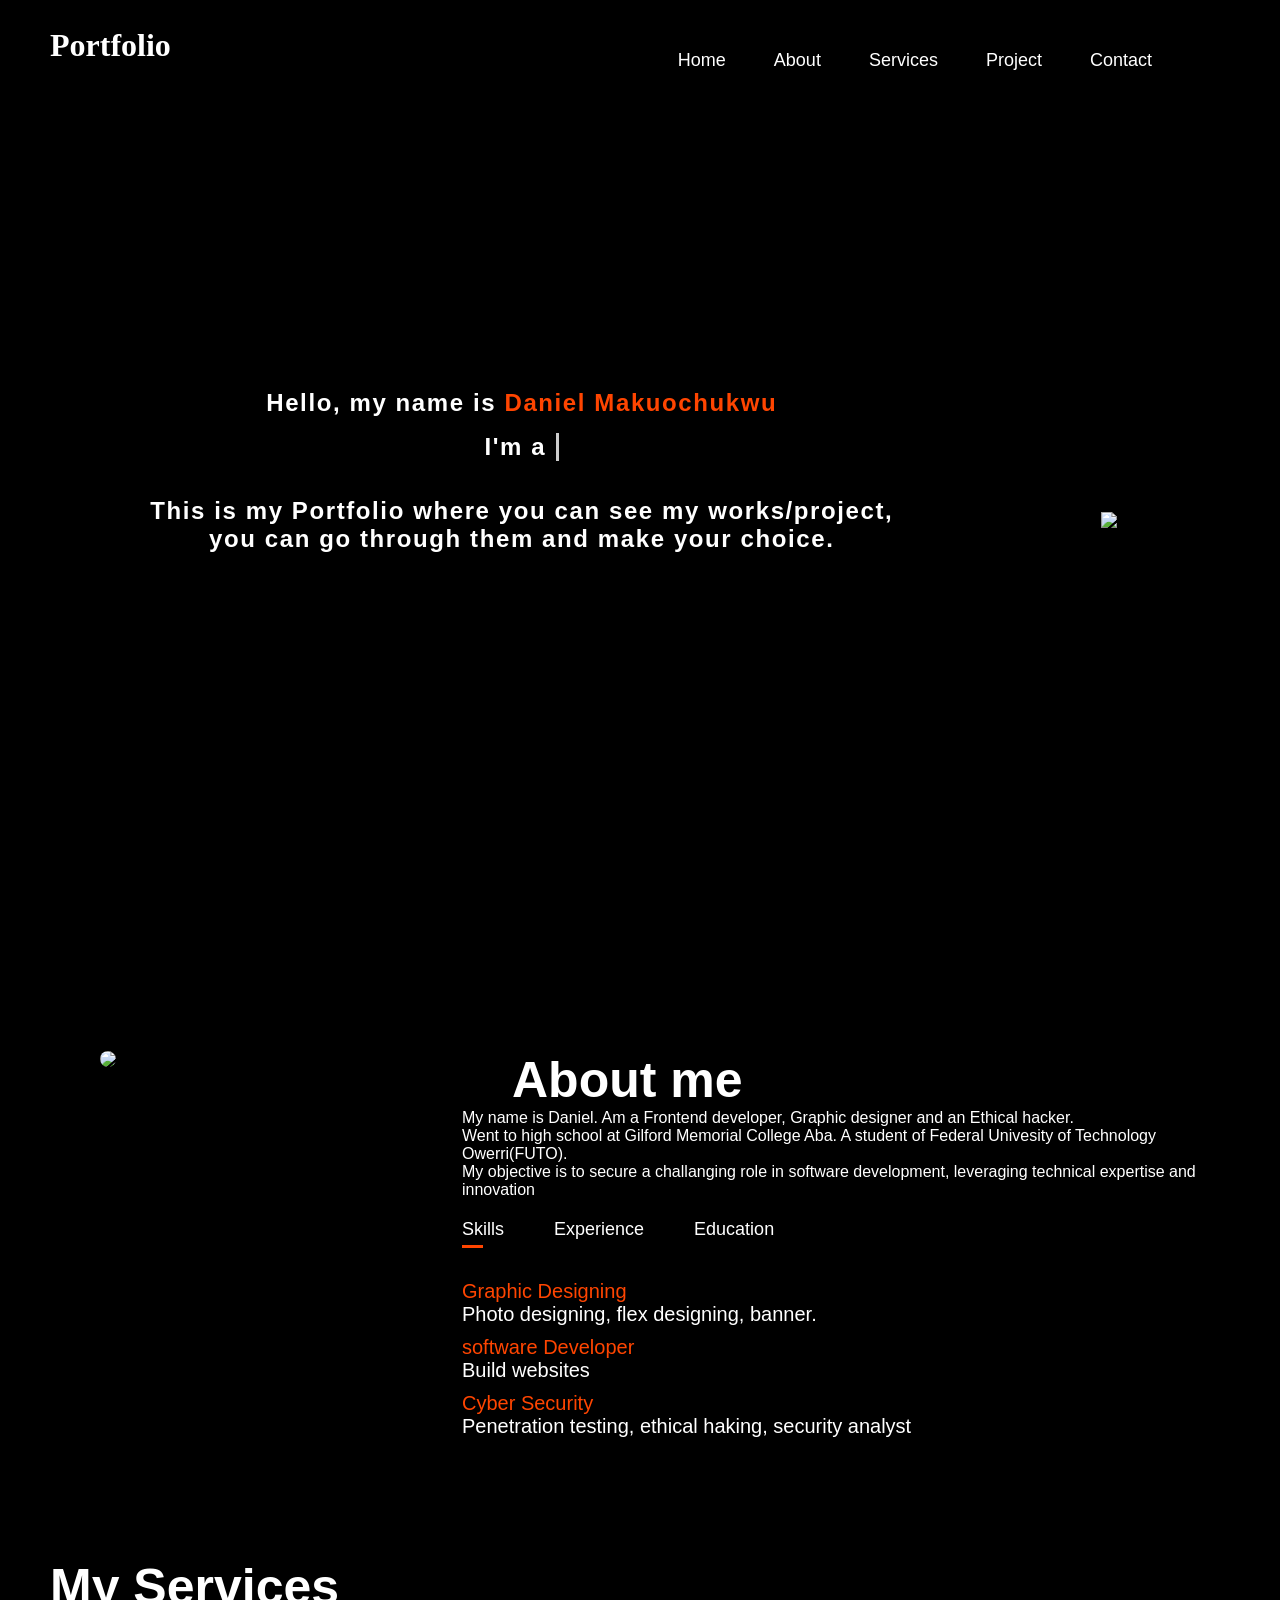
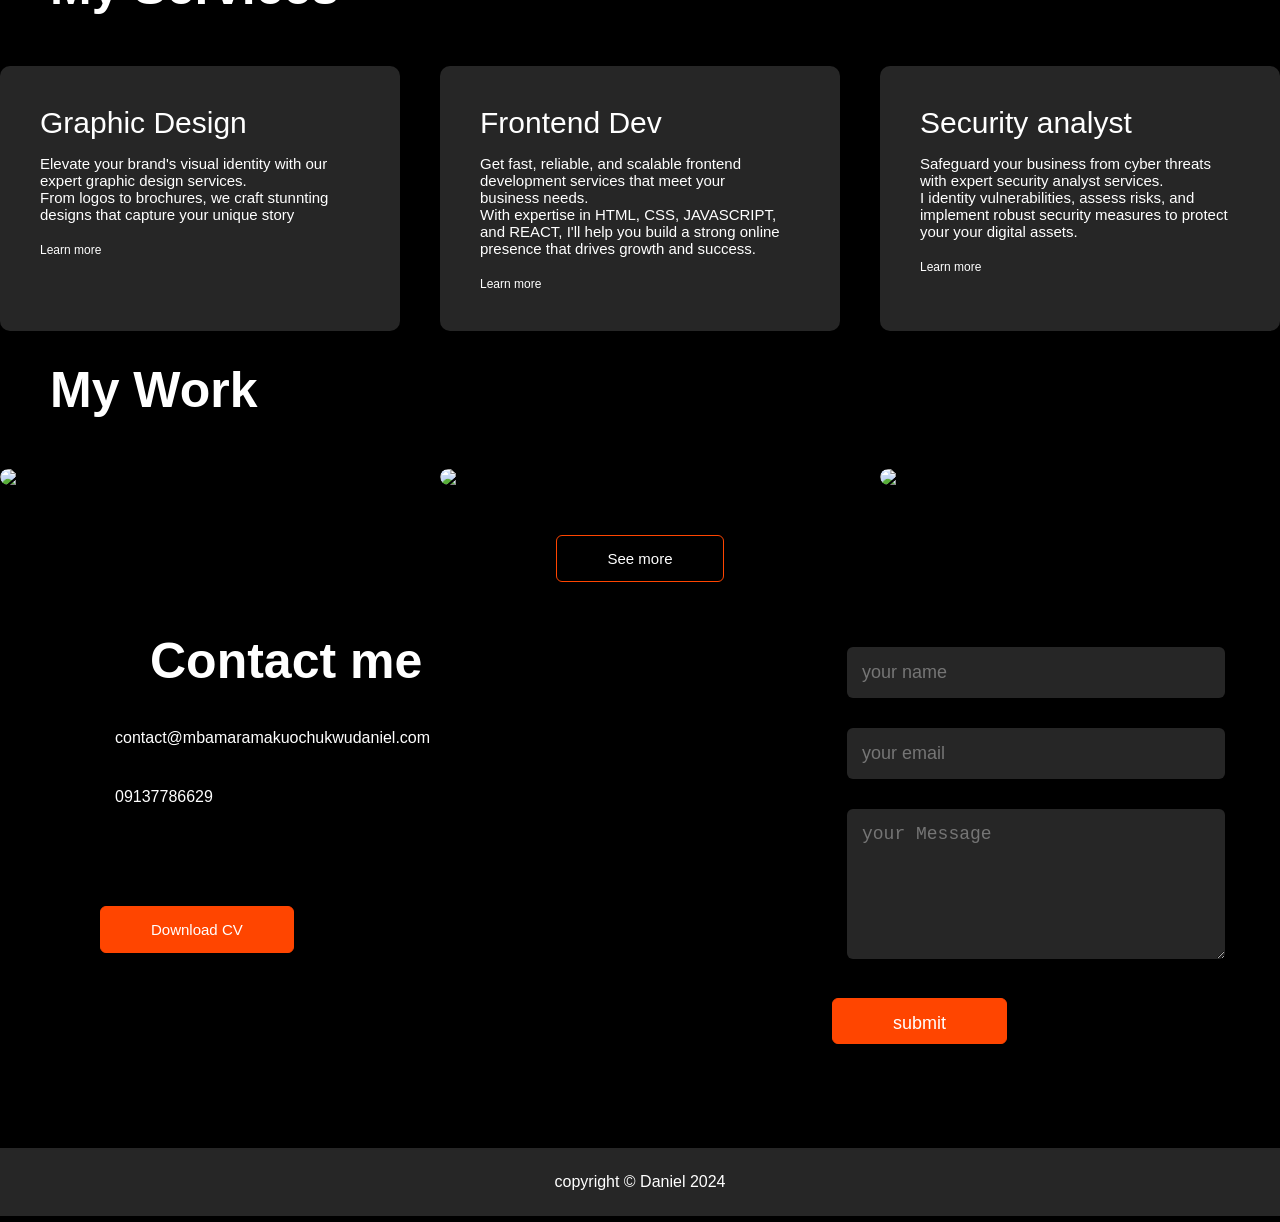
==== index.html @ ca339006 "Update index.html" ====
<!DOCTYPE html>
<html lang="en">
<head>
  <meta charset="UTF-8">
  <meta name="viewport" content="width=device-width, initial-scale=1.0">
  <title>Portfolio</title>
  <link rel="stylesheet" href="style.css">
  <script src="https://kit.fontawesome.com/56564b878b.js" crossorigin="anonymous"></script>
</head>
<body>
  <header>
  <h1>Portfolio</h1>
  <nav>
    <a href="#header">Home</a>
    <a href="#about">About</a>
    <a href="#services">Services</a>
    <a href="#Portfolio">Project</a>
    <a href="#contact">Contact</a>
    <i class="fa-solid fa-circle-xmark"></i>
    <i class="fa-solid fa-bars"></i>
  </nav>
</header>
<main class="container">
  <div class="up">
  <p class="name">Hello, my name is <span>Daniel Makuochukwu</span></p>
  <p class="skill">I'm a <span class="typed-text"></span><span class="cursor typing">&nbsp;</span></p>
  <p class="text">This is my Portfolio where you can see my works/project,<br>
  you can go through them and make your choice.</p>
</div>
<!-- <button>Resume</button> -->
<div>
  <img src="Google/flier.jpg" alt="pix" class="image">
</div>
</main>
<!-- ------------about--------- -->
<div id="about">
  <div class="container-2">
    <div class="row">
      <div class="about-col-1">
        <img src="Google/flier.jpg">
      </div>
        <div class="about-col-2">
          <h1 class="sub-title">About me</h1>
          <p>
            My name is Daniel. Am a Frontend developer, Graphic designer and an Ethical hacker. <br>
           Went to high school at Gilford Memorial College Aba. A student of  Federal Univesity of Technology Owerri(FUTO). <br>
           My objective is to secure a challanging role in software development, leveraging technical expertise and 
           innovation
          </p>

          <div class="tab-titles">
            <p class="tab-links active-link" onclick="opentab('daniel')">Skills</p>
            <p class="tab-links" onclick="opentab('experience')">Experience</p>
            <p class="tab-links" onclick="opentab('education')">Education</p>
          </div>
          <div class="tab-contents active-tab" id="daniel">
            <ul>
              <li><span>Graphic Designing</span><br>Photo designing, flex designing, banner.</li>
              <li><span>software Developer</span><br>Build websites</li>
              <li><span>Cyber Security</span><br>Penetration testing, ethical haking, security analyst</li>
            </ul>
          </div>
          <div class="tab-contents" id="experience">
            <p>I'm excited to apply for this role, and although I don't have direct experience,<br> I've 
              developed strong skills in (Graphic design, Frontend development and Security analyst) through 
              personal projects/volunteer work/online courses. <br> I'm eager to learn and grow with your 
              organization.</p>
          </div>
          <div class="tab-contents" id="education">
            <ul>
              <li>High school graduate</li>
              <li>Bachelor of science in computer science,<br> Federal Univesity of Owerri(FUTO).</li>
              <!-- <li></li> -->
            </ul>
          </div>
        </div>
    </div>
  </div>
</div>
<!-- -----------services------- -->
 <div id="services">
  <div class="container-3">
    <h1 class="sub-title">My Services</h1>
    <div class="services-list">
      <div>
        <i class="fa-solid fa-crop"></i>
        <h2>Graphic Design</h2>
        <p>Elevate your brand's visual identity with our expert graphic design services. <br>
        From logos to brochures, we craft stunnting designs that capture your unique story </p>
          <a href="#">Learn more</a>
      </div>
      <div>
        <i class="fa-solid fa-code"></i>
        <h2>Frontend Dev</h2>
        <p>Get fast, reliable, and scalable frontend development services that meet your business&nbsp;needs. <br>
        With expertise in HTML, CSS, JAVASCRIPT, and REACT, I'll help you build a strong online presence
      that drives growth and success.</p>
          <a href="#">Learn more</a>
      </div>
      <div>
        <i class="fa-brands fa-hackerrank"></i>
        <h2>Security analyst</h2>
        <p>Safeguard your business from cyber threats with expert security analyst services. <br>
        I identity vulnerabilities, assess risks, and implement robust security measures to protect your
      your digital assets.</p>
          <a href="#">Learn more</a>
      </div>
    </div>
  </div>
 </div>
 <!-- -------portfolio------ -->
 <div id="Portfolio">
  <div class="container-4">
    <h1 class="sub-title">My Work</h1>
    <div class="work-list">
      <div class="work">
      <img src="Google/flier.jpg">
      <div class="layer">
        <h3>Developers Hub</h3>
        <p>Lorem ipsum dolor sit amet consectetur adipisicing elit. 
          Atque a dignissimos, minima nobis doloribus, 
          rem tempore similique vel repellat soluta illum voluptate minus, 
          cumque voluptatem vitae aut voluptas autem sunt?</p>
          <a href="#"><i class="fa-solid fa-arrow-up-right-from-square"></i></a>
      </div>
    </div>
    <div class="work">
      <img src="Google/flier.jpg">
      <div class="layer">
        <h3>Developers Hub</h3>
        <p>Lorem ipsum dolor sit amet consectetur adipisicing elit. 
          Atque a dignissimos, minima nobis doloribus, 
          rem tempore similique vel repellat soluta illum voluptate minus, 
          cumque voluptatem vitae aut voluptas autem sunt?</p>
          <a href="#"><i class="fa-solid fa-arrow-up-right-from-square"></i></a>
      </div>
    </div>
    <div class="work">
      <img src="Google/flier.jpg">
      <div class="layer">
        <h3>Developers Hub</h3>
        <p>Lorem ipsum dolor sit amet consectetur adipisicing elit. 
          Atque a dignissimos, minima nobis doloribus, 
          rem tempore similique vel repellat soluta illum voluptate minus, 
          cumque voluptatem vitae aut voluptas autem sunt?</p>
          <a href="#"><i class="fa-solid fa-arrow-up-right-from-square"></i></a>
      </div>
    </div>
    </div>
    <a href="#" class="btn">See more</a>
  </div>
 </div>

 <!-- ----------content--------- -->
<div id="contact">
  <div class="container-2">
    <div class="row">
      <div class="contact-left">
        <h1 class="sub-title">Contact me</h1>
        <p><i class="fa-solid fa-paper-plane"></i>contact@mbamaramakuochukwudaniel.com</p>
        <p><i class="fa-solid fa-phone"></i>09137786629</p>
        <div class="social-icons">
          <a href="#"><i class="fa-brands fa-facebook"></i></a>
          <a href="#"><i class="fa-brands fa-twitter"></i></a>
          <a href="#"><i class="fa-brands fa-linkedin"></i></a>
          <a href="#"><i class="fa-brands fa-instagram-square"></i></a>
        </div>
        <a href="#"  class="btn btn2">Download CV</a>
      </div>
      <div class="contact-right">
        <form name="submit-to-google-sheet">
          <input type="text" name="Name" placeholder="your name" required>
          <input type="email" name="Email" placeholder="your email" required>
          <textarea name="Message" rows="6" placeholder="your Message"></textarea>
          <button type="submit" class="btn btn2">submit</button>
        </form>
        <span id="msg"></span>
      </div>
    </div>
  </div>
  <div class="copyright">
    <p>copyright &copy; Daniel 2024</p>
  </div>
</div>
  <script>
    
    var tablinks = document.getElementsByClassName("tab-links");
var tabcontents = document.getElementsByClassName("tab-contents");

function opentab(tabname){
  for(tablink of tablinks){
    tablink.classList.remove("active-link");
  }
  for(tabcontent of tabcontents){
    tabcontent.classList.remove("active-tab");
  }
  event.currentTarget.classList.add("active-link");
  document.getElementById(tabname).classList.add("active-tab");

}
  </script>

<script>
  const scriptURL = 'https://script.google.com/macros/s/AKfycbyhwrN-CTL1WUqkjrgILH-d9utYh4PHPuwzogXrSSB7REkamjtDRNdmuRthdF2dA7E0Rg/exec'
  const form = document.forms['submit-to-google-sheet']
  const msg = document.getElementById("msg")

  form.addEventListener('submit', e => {
    e.preventDefault()
    fetch(scriptURL, { method: 'POST', body: new FormData(form)})
      .then(response => {
        msg.innerHTML ="Message sent successfully!"
        setTimeout(function () {
          msg.innerHTML =""
        },5000)
        form.reset()
      })
      .catch(error => console.error('Error!', error.message))
  })
</script>

<script>
const typedTextSpan = document.querySelector(".typed-text");

  const textArray = ["Graphic designer","Frontend developer","Security analyst"]
  const typingDelay = 200;
  const erasingDelay = 100;
  const newTextDelay = 2000;
  let textArrayIndex = 0;
  let charIndex = 0;

  function type() {
    if(charIndex < textArray[textArrayIndex].length){
      typedTextSpan,textContent += textArray[textArrayIndex].charAt(charIndex);
      charIndex++;
      setTimeout(type, typingDelay);
    }
    else{
      setTimeout(erase, newTextDelay);
    }
  }

  function erase() {
    if (charIndex > 0) {
      typedTextSpan.textContent = textArray[textArrayIndex].substring(0,charIndex-1);
      charIndex--;
      setTimeout(erase, erasingDelay);
    }
    else{
      textArrayIndex++;
      if(textArrayIndex>=textArray.length) textArrayIndex=0;
      setTimeout(type, typingDelay + 1100);
    }
  }

  document.addEventListener("DOMContentLoaded", function() {
   setTimeout(type, newTextDelay + 250); 
  });
</script>
</body>
</html>
---- style.css ----
*{
  margin: 0;
  padding: 0;
  box-sizing: border-box;
}
html{
  scroll-behavior: smooth;
}
body{
  background-color: black;
}
header{
  display: flex;
  align-items: center;
  justify-content: space-between;
  padding-top: 20px;
}
h1{
  color: white;
  padding-left: 50px;
}
header nav a{
  text-decoration: none;
  color: white;
  font-size: 18px;
  font-weight: 300;
  font-family: Arial, Helvetica, sans-serif;
}
nav{
  display: flex;
  gap: 3em;
  margin-right: 10%;
  margin-top: 30px;
}
.name{
  color: white;
  font-family: Arial, Helvetica, sans-serif;
  font-size: 30px;
  font-weight: 200;
  text-align: left;
}
.text{
  color: white;
  font-family: Arial, Helvetica, sans-serif;
  font-size: 20px;
  font-weight: 200;
  text-align: left;
  margin-top: 20px;
}
.container{
  height: 100vh;
  display: flex;
  justify-content: center;
  align-items: center;
}
.container p{
  font-size: 1.5rem;
  font-weight: bold;
  letter-spacing: 0.1rem;
  text-align: center;
  padding: 0.5rem;
}
.typed-text{
  color: orangered;
  font-family: sans-serif, 'montserrat';
}
.cursor{
  display: inline-block;
  width: 3px;
  background-color: #ccc;
  margin-left: 0.1rem;
  animation: blink 1s infinite;
}
.cursor.typing{
  animation: none;
}
p{
  color: #fff;
  /* font-family: Arial, Helvetica, sans-serif; */
  font-family:Arial, Helvetica, sans-serif ;
  font-weight: 300;
}
span{
  color: orangered;
}
.image{
  height: 300px;
  margin-left: 200px;
}
.up{
  margin-bottom: 100px;
}
button{
  background-color: orangered;
  color: white;
  font-family: sans-serif;
  height: 35px;
  width: 100px;
  border-radius: 20px;
  border-style: none;
  padding: 10px;
  margin-top: 200px;
  position: absolute;
  margin-right: 400px;
}
/* -----------about------- */
#about{
  padding: 80px 0;
  color: white;
}
.row{
  display: flex;
  justify-content: space-between;
  flex-wrap: wrap;
}
.about-col-1{
  flex-basis: 35%;
}
.about-col-1 img{
  width: 70%;
  border-radius: 15px;
  margin-left: 100px;
}
.about-col-2{
  flex-basis: 60%;
  margin-right: 50px;
}
.sub-title{
  font-size: 50px;
  font-weight: 600;
  color: #fff;
  font-family: Arial, Helvetica, sans-serif;
}
.tab-titles{
  display: flex;
  margin: 20px 0 40px;
}
.tab-links{
  margin-right: 50px;
  font-size: 18px;
  font-weight: 500;
  cursor: pointer;
  position: relative;
}
.tab-links::after{
  content:'';
  width: 0;
  height: 3px;
  background: orangered;
  position: absolute;
  left: 0;
  bottom: -8px;
  transition: 0.5s;
}
.tab-links.active-link::after{
  width: 50%;
}
.tab-contents ul li{
  list-style: none;
  margin: 10px 0;
}
.tab-contents{
  display: none;
}
.tab-contents.active-tab{
  display: block;
}
.tab-contents ul li{
  font-size: 20px;
  font-family: arial;
}
/* --------service--------- */
#services{
  padding: 30px 0;
  font-family: arial;
}
.services-list{
  display: grid;
  grid-template-columns: repeat(auto-fit, minmax(250px,1fr));
  grid-gap: 40px;
  margin-top: 50px;
}
.services-list div{
  background: #262626;
  padding:  40px;
  font-size: 15px;
  font-weight: 300;
  border-radius: 10px;
  color: #fff;
  transition:0.5s, tranform 0.5s;
  font-family: arial;
}
.services-list div i{
  font-size: 50px;
  margin-bottom: 30px;
  color: #fff;
}
.services-list div h2{
  font-size: 30px;
  font-weight: 500;
  margin-bottom: 15px;
}
.services-list div a{
  text-decoration: none;
  color: #fff;
  font-size: 12px;
  margin-top: 20px;
  display: inline-flex;
}
.services-list div:hover{
  background: orange;
  transform: translatey(-10px);
}
/* ------------portfolio---------- */
#portfolio{
  padding: 50px 0;
}
.work-list{
  display: grid;
  grid-template-columns: repeat(auto-fit, minmax(250px, 1fr));
  grid-gap: 40px;
  margin-top: 50px;
}
.work{
  border-radius: 10px;
  position: relative;
  overflow: hidden;
}
.work img{
  width: 100%;
  border-radius: 10px;
  display: block;
  transition: transform 0.5s;
}
.layer{
  width: 100%;
  height: 0;
  background: linear-gradient(rgba(0,0,0,0.6), orangered);
  border-radius: 10px;
  position: absolute;
  left: 0;
  bottom: 0;
  overflow: hidden;
  display: flex;
  align-items: center;
  justify-content: center;
  flex-direction: column;
  padding: 0 40px;
  text-align: center;
  font-size: 14px;
  transition: height 0.5s;
}
.layer h3{
  font-weight:500 ;
  margin-bottom: 20px;
}
.layer a {
  margin-top: 20px;
  color: orange;
  text-decoration: none;
  font-size: 20px;
  line-height: 60px;
  background:#fff;
  width: 60px;
  height: 60px;
  border-radius: 50%;
  text-align: center;
}
.work:hover img{
  transform: scale(1.1);
}
.work:hover .layer{
  height: 100%;
}
/* .layer a i{
  font-size: 50px;
  color: #fff;
} */
.work .layer h3{
  color: #fff;
  font-weight: 500;
  font-size: 18px;
  font-family: Arial, Helvetica, sans-serif;
}
.btn{
  display: block;
  margin: 50px auto;
  width: fit-content;
  border: 1px solid orangered;
  padding: 14px 50px;
  border-radius: 6px;
  text-decoration: none;
  color: #fff;
  transition:  0.5s;
  font-family: Arial, Helvetica, sans-serif;
  font-size: 15px;
}
.btn:hover{
  background: orangered;
}

/* -------contact--------- */
#contact{
  /* padding-left: 100px;
  padding-right: 50px; */
}
.contact-right{
  flex-basis: 35%;
  padding-right: 70px;
}
.contact-left p{
  margin-top: 30px;
}
.contact-left{
  padding-left: 100px;
}
.contact-left p i{
  color: orangered;
  margin-right: 15px;
  font-size: 25px;
}
.social-icons{
  margin-top: 30px;
}
.social-icons a{
  text-decoration: none;
  font-size: 30px;
  margin-right: 30px;
  color: #ababab;
  display: inline-block;
  transition: 0.5s;
}
.social-icons a:hover{
  color: orangered;
  transform: translateY(-5px);
}
.btn.btn2{
  display: inline-block;
  background: orangered;
  font-family: Arial, Helvetica, sans-serif;
}
.contact-right form{
  width: 100%;
}
form input,form textarea{
  width: 100%;
  border: 0;
  outline: none;
  background: #262626;
  padding: 15px;
  margin: 15px;
  color: #fff;
  font-size: 18px;
  border-radius: 6px;
}
form .btn2{
  padding: 14px 60px;
  font-size: 18px;
  margin-top: 20px;
  cursor: pointer;
  padding-bottom: 30px;
  /* padding-left: 20px; */
}
.copyright{
  width: 100%;
  text-align: center;
  padding: 25px 0;
  background: #262626;
  font-weight: 300;
  margin-top: 70px;
}
/* ---------css for small screen--------- */
nav .fa-solid{
  display: none;
  color: #fff;
}
@media only screen and (max-width:600px){
  .image{
    background-image: url(Google/man-working-project-medium-shot.jpg);
  }
  nav .fa-solid{
    display: block;
    font-size: 25px;
  }
  nav{
    background: orangered;
    position: fixed;
    top: 0;
    right: 0;
    width: 200px;
    height: 100vh;
    padding-top: 50px;
  }
  header nav a{
    display: block;
    margin: 25px;
  }
  .sub-title{
    font-size: 40px;
  }
  .about-col-1, .about-col-2{
    flex-basis: 100%;
  }
  .about-col-2{
    font-size: 14px;
  }
  .tab-links{
    font-size: 16px;
    margin-right: 20px;
  }
  .contact-left, .contact-right{
    flex-basis: 100%;
  }
  .contact-right{
    font-size: 40px;
  }
}
#msg{
  color: #61b752;
  margin-top: 100px;
  display: block;
  margin-right: 100px;
}
@keyframes blink{
  0%{background-color:#ccc;}
  49%{background-color: #ccc;}
  50%{background-color: transparent;}
  99%{background-color: transparent;}
  100%{background-color: #ccc;}
}
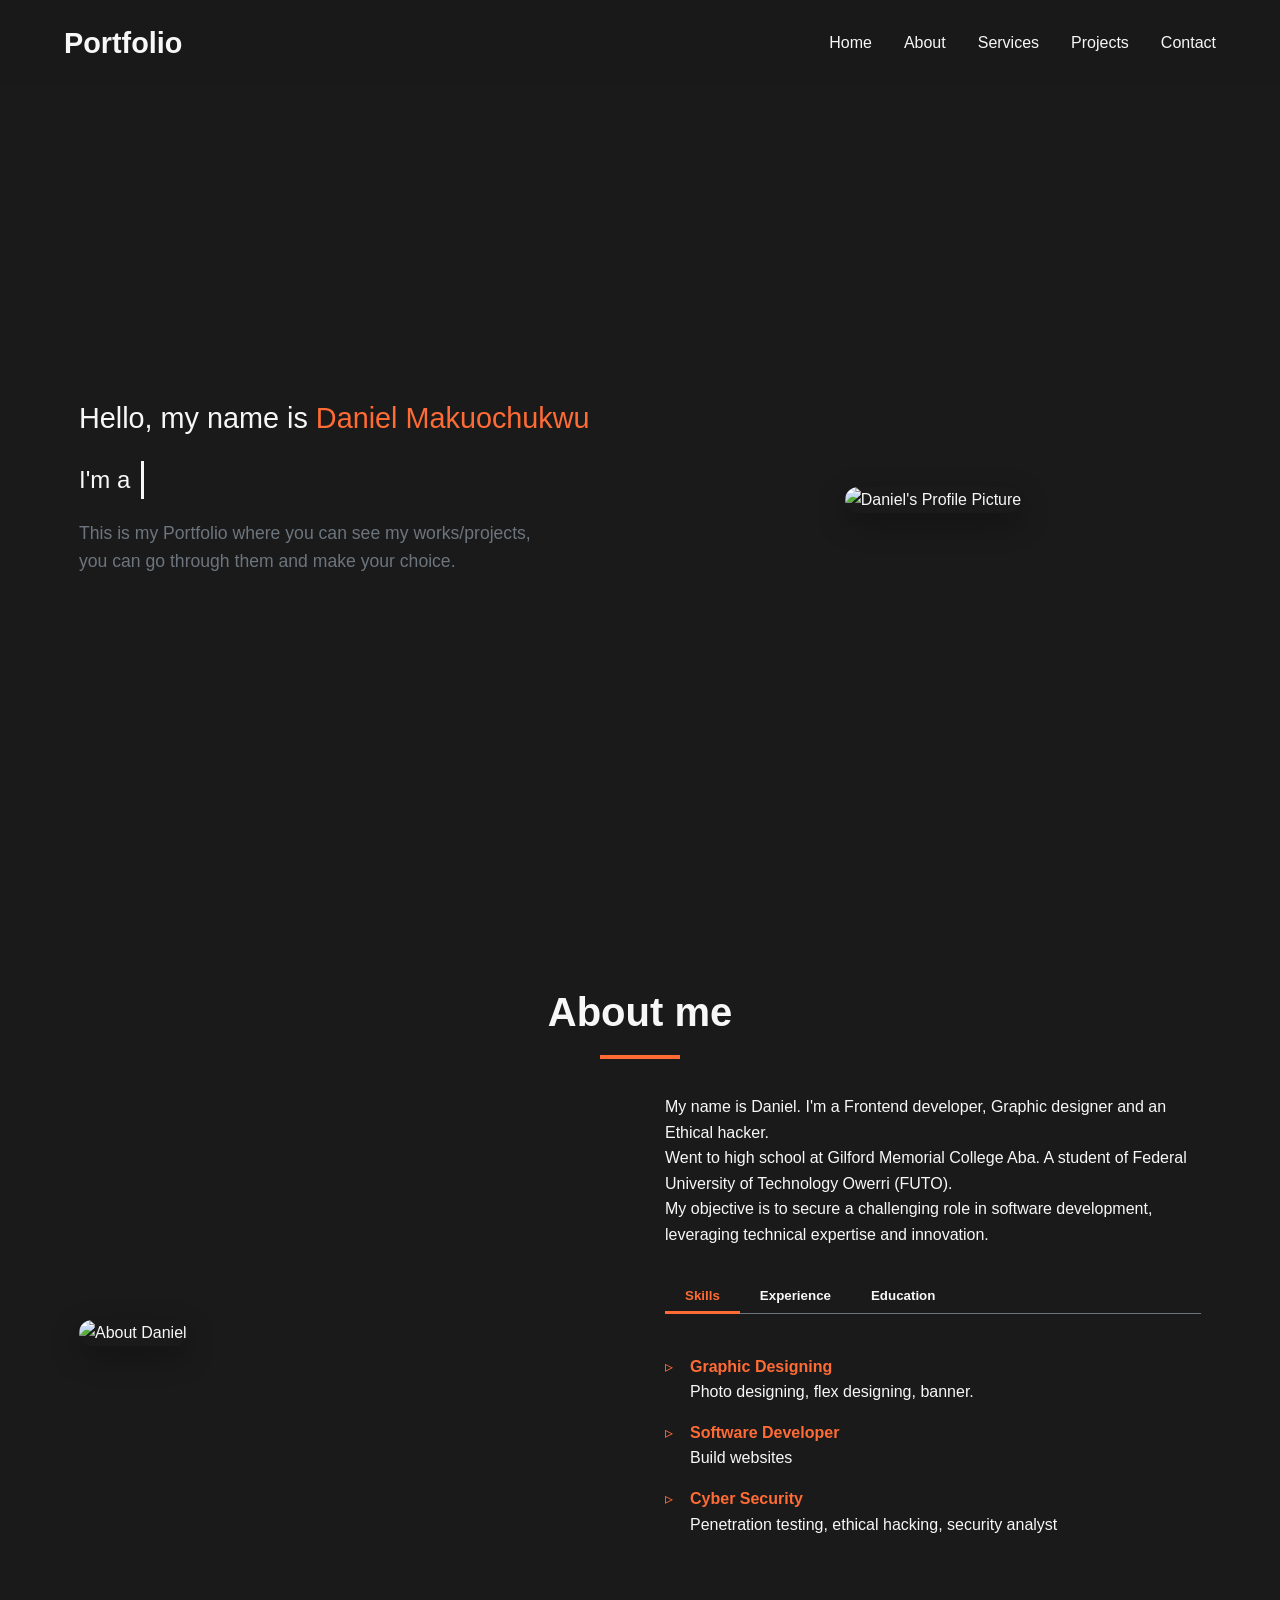
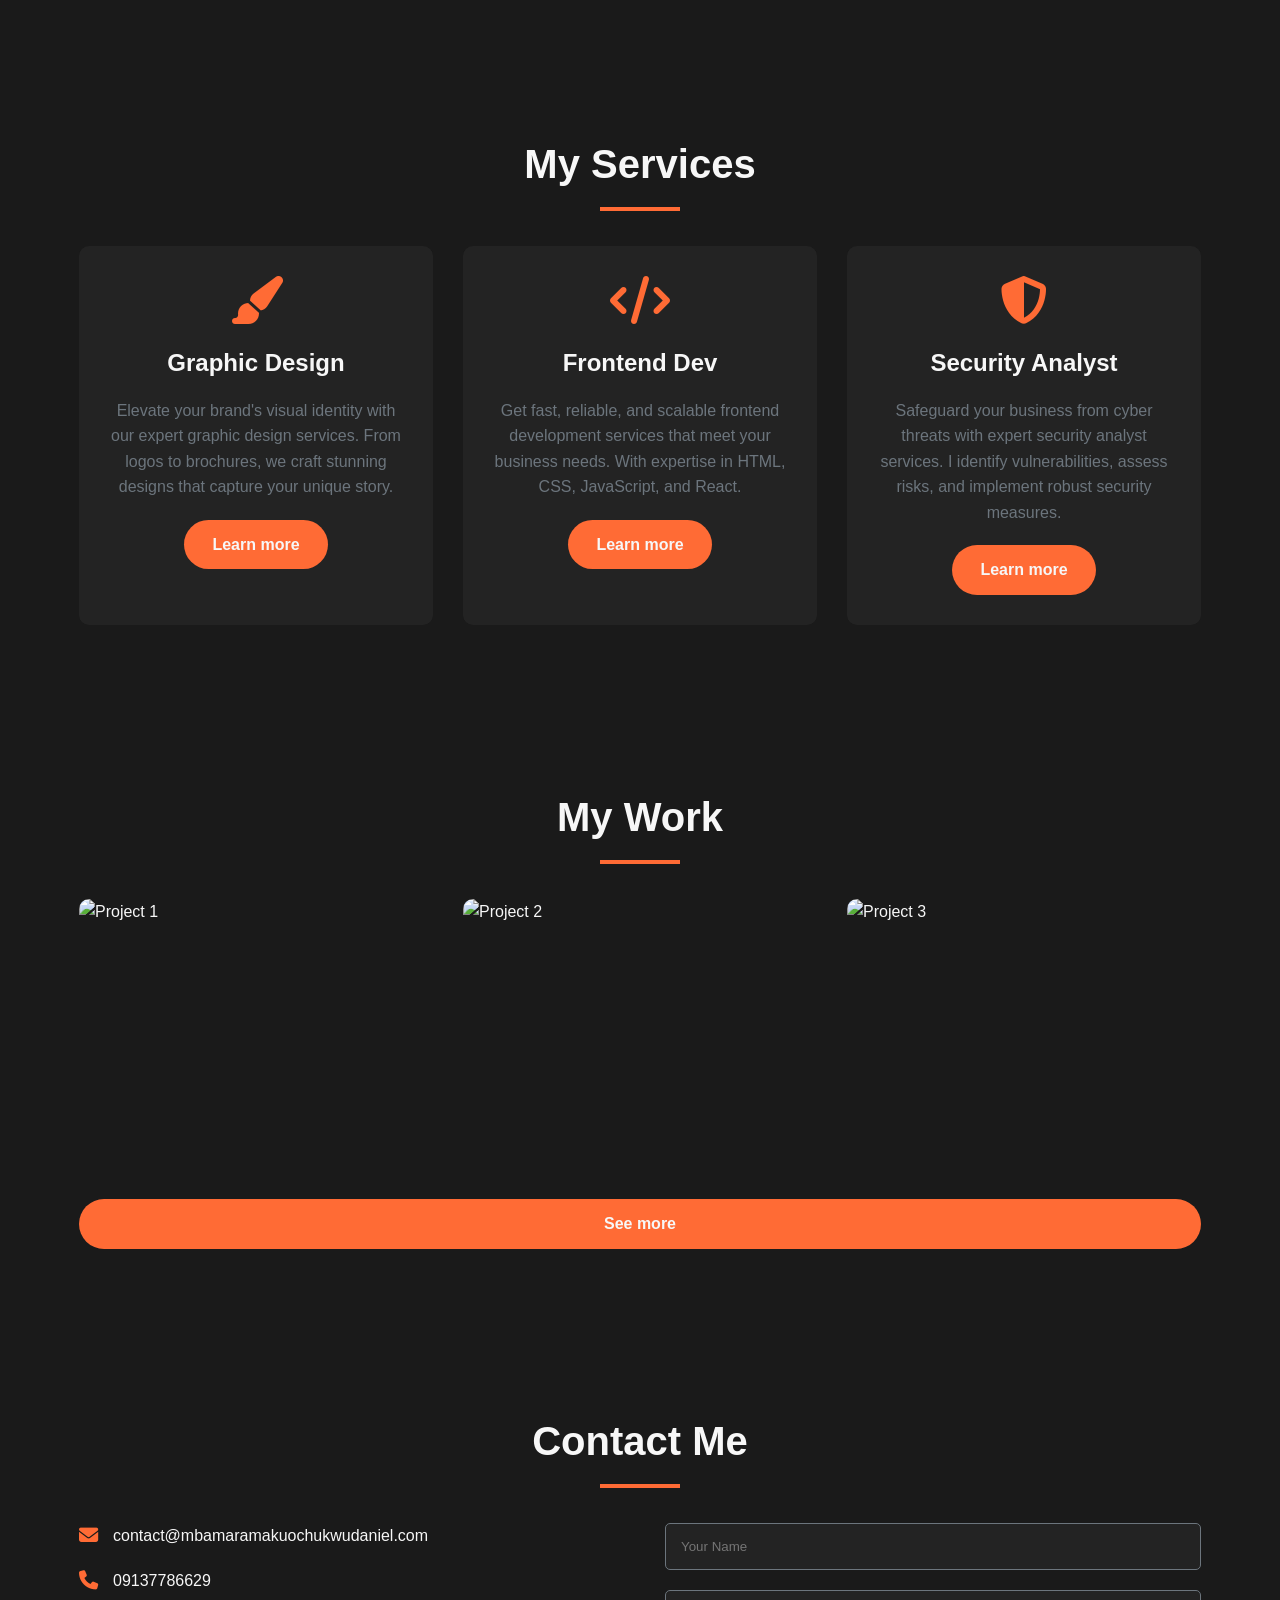
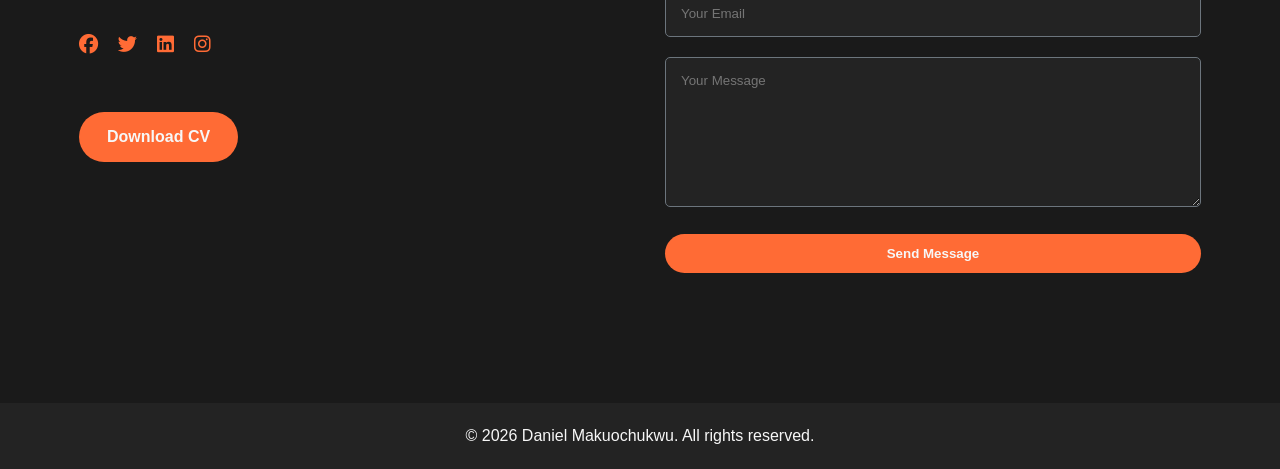
==== commit f540a5bf: "Add files via upload" ====
--- a/index.html
+++ b/index.html
@@ -3,259 +3,176 @@
 <head>
   <meta charset="UTF-8">
   <meta name="viewport" content="width=device-width, initial-scale=1.0">
-  <title>Portfolio</title>
+  <title>Daniel's Portfolio</title>
   <link rel="stylesheet" href="style.css">
-  <script src="https://kit.fontawesome.com/56564b878b.js" crossorigin="anonymous"></script>
+  <link rel="stylesheet" href="https://cdnjs.cloudflare.com/ajax/libs/font-awesome/6.4.0/css/all.min.css">
 </head>
 <body>
   <header>
-  <h1>Portfolio</h1>
-  <nav>
-    <a href="#header">Home</a>
-    <a href="#about">About</a>
-    <a href="#services">Services</a>
-    <a href="#Portfolio">Project</a>
-    <a href="#contact">Contact</a>
-    <i class="fa-solid fa-circle-xmark"></i>
-    <i class="fa-solid fa-bars"></i>
-  </nav>
-</header>
-<main class="container">
-  <div class="up">
-  <p class="name">Hello, my name is <span>Daniel Makuochukwu</span></p>
-  <p class="skill">I'm a <span class="typed-text"></span><span class="cursor typing">&nbsp;</span></p>
-  <p class="text">This is my Portfolio where you can see my works/project,<br>
-  you can go through them and make your choice.</p>
-</div>
-<!-- <button>Resume</button> -->
-<div>
-  <img src="Google/flier.jpg" alt="pix" class="image">
-</div>
-</main>
-<!-- ------------about--------- -->
-<div id="about">
-  <div class="container-2">
-    <div class="row">
-      <div class="about-col-1">
-        <img src="Google/flier.jpg">
-      </div>
-        <div class="about-col-2">
-          <h1 class="sub-title">About me</h1>
+    <!-- <div class="logo">
+      <img src="images/logo.png" alt="Daniel's logo"> -->
+    <h1>Portfolio</h1>
+    <!-- </div> -->
+    <nav id="nav">
+      <a href="#home">Home</a>
+      <a href="#about">About</a>
+      <a href="#services">Services</a>
+      <a href="#portfolio">Projects</a>
+      <a href="#contact">Contact</a>
+      <div class="nav-close" id="nav-close"><i class="fas fa-times"></i></div>
+    </nav>
+    <div class="nav-toggle" id="nav-toggle"><i class="fas fa-bars"></i></div>
+  </header>
+
+  <main id="home" class="hero container">
+    <div class="hero-content">
+      <p class="name">Hello, my name is <span>Daniel Makuochukwu</span></p>
+      <p class="skill">I'm a <span class="typed-text"></span><span class="cursor">&nbsp;</span></p>
+      <p class="text">This is my Portfolio where you can see my works/projects,<br>
+      you can go through them and make your choice.</p>
+    </div>
+    <div class="hero-image">
+      <img src="images/Screenshot_20250806-095125_2.png" alt="Daniel's Profile Picture">
+    </div>
+  </main>
+
+  <!-- About Section -->
+  <section id="about" class="section">
+    <div class="container">
+      <h2 class="section-title">About me</h2>
+      <div class="about-content">
+        <div class="about-image">
+          <img src="images/Screenshot_20250806-095130_2.png" alt="About Daniel">
+        </div>
+        <div class="about-text">
           <p>
-            My name is Daniel. Am a Frontend developer, Graphic designer and an Ethical hacker. <br>
-           Went to high school at Gilford Memorial College Aba. A student of  Federal Univesity of Technology Owerri(FUTO). <br>
-           My objective is to secure a challanging role in software development, leveraging technical expertise and 
-           innovation
+            My name is Daniel. I'm a Frontend developer, Graphic designer and an Ethical hacker. <br>
+            Went to high school at Gilford Memorial College Aba. A student of Federal University of Technology Owerri (FUTO). <br>
+            My objective is to secure a challenging role in software development, leveraging technical expertise and innovation.
           </p>
 
-          <div class="tab-titles">
-            <p class="tab-links active-link" onclick="opentab('daniel')">Skills</p>
-            <p class="tab-links" onclick="opentab('experience')">Experience</p>
-            <p class="tab-links" onclick="opentab('education')">Education</p>
-          </div>
-          <div class="tab-contents active-tab" id="daniel">
-            <ul>
-              <li><span>Graphic Designing</span><br>Photo designing, flex designing, banner.</li>
-              <li><span>software Developer</span><br>Build websites</li>
-              <li><span>Cyber Security</span><br>Penetration testing, ethical haking, security analyst</li>
-            </ul>
-          </div>
-          <div class="tab-contents" id="experience">
-            <p>I'm excited to apply for this role, and although I don't have direct experience,<br> I've 
-              developed strong skills in (Graphic design, Frontend development and Security analyst) through 
-              personal projects/volunteer work/online courses. <br> I'm eager to learn and grow with your 
-              organization.</p>
-          </div>
-          <div class="tab-contents" id="education">
-            <ul>
-              <li>High school graduate</li>
-              <li>Bachelor of science in computer science,<br> Federal Univesity of Owerri(FUTO).</li>
-              <!-- <li></li> -->
-            </ul>
+          <div class="tab-container">
+            <div class="tab-buttons">
+              <button class="tab-btn active" data-tab="skills">Skills</button>
+              <button class="tab-btn" data-tab="experience">Experience</button>
+              <button class="tab-btn" data-tab="education">Education</button>
+            </div>
+            <div class="tab-content active" id="skills">
+              <ul>
+                <li><span>Graphic Designing</span><br>Photo designing, flex designing, banner.</li>
+                <li><span>Software Developer</span><br>Build websites</li>
+                <li><span>Cyber Security</span><br>Penetration testing, ethical hacking, security analyst</li>
+              </ul>
+            </div>
+            <div class="tab-content" id="experience">
+              <p>I'm excited to apply for this role, and although I don't have direct experience, I've 
+                developed strong skills in (Graphic design, Frontend development and Security analyst) through 
+                personal projects/volunteer work/online courses. I'm eager to learn and grow with your 
+                organization.</p>
+            </div>
+            <div class="tab-content" id="education">
+              <ul>
+                <li>High school graduate</li>
+                <!-- <li>Bachelor of science in computer science,<br> Federal University of Owerri (FUTO).</li> -->
+              </ul>
+            </div>
           </div>
         </div>
-    </div>
-  </div>
-</div>
-<!-- -----------services------- -->
- <div id="services">
-  <div class="container-3">
-    <h1 class="sub-title">My Services</h1>
-    <div class="services-list">
-      <div>
-        <i class="fa-solid fa-crop"></i>
-        <h2>Graphic Design</h2>
-        <p>Elevate your brand's visual identity with our expert graphic design services. <br>
-        From logos to brochures, we craft stunnting designs that capture your unique story </p>
-          <a href="#">Learn more</a>
-      </div>
-      <div>
-        <i class="fa-solid fa-code"></i>
-        <h2>Frontend Dev</h2>
-        <p>Get fast, reliable, and scalable frontend development services that meet your business&nbsp;needs. <br>
-        With expertise in HTML, CSS, JAVASCRIPT, and REACT, I'll help you build a strong online presence
-      that drives growth and success.</p>
-          <a href="#">Learn more</a>
-      </div>
-      <div>
-        <i class="fa-brands fa-hackerrank"></i>
-        <h2>Security analyst</h2>
-        <p>Safeguard your business from cyber threats with expert security analyst services. <br>
-        I identity vulnerabilities, assess risks, and implement robust security measures to protect your
-      your digital assets.</p>
-          <a href="#">Learn more</a>
       </div>
     </div>
-  </div>
- </div>
- <!-- -------portfolio------ -->
- <div id="Portfolio">
-  <div class="container-4">
-    <h1 class="sub-title">My Work</h1>
-    <div class="work-list">
-      <div class="work">
-      <img src="Google/flier.jpg">
-      <div class="layer">
-        <h3>Developers Hub</h3>
-        <p>Lorem ipsum dolor sit amet consectetur adipisicing elit. 
-          Atque a dignissimos, minima nobis doloribus, 
-          rem tempore similique vel repellat soluta illum voluptate minus, 
-          cumque voluptatem vitae aut voluptas autem sunt?</p>
-          <a href="#"><i class="fa-solid fa-arrow-up-right-from-square"></i></a>
+  </section>
+
+  <!-- Services Section -->
+  <section id="services" class="section">
+    <div class="container">
+      <h2 class="section-title">My Services</h2>
+      <div class="services-grid">
+        <div class="service-card">
+          <i class="fas fa-paint-brush"></i>
+          <h3>Graphic Design</h3>
+          <p>Elevate your brand's visual identity with our expert graphic design services. From logos to brochures, we craft stunning designs that capture your unique story.</p>
+          <a href="#" class="btn">Learn more</a>
+        </div>
+        <div class="service-card">
+          <i class="fas fa-code"></i>
+          <h3>Frontend Dev</h3>
+          <p>Get fast, reliable, and scalable frontend development services that meet your business needs. With expertise in HTML, CSS, JavaScript, and React.</p>
+          <a href="#" class="btn">Learn more</a>
+        </div>
+        <div class="service-card">
+          <i class="fas fa-shield-alt"></i>
+          <h3>Security Analyst</h3>
+          <p>Safeguard your business from cyber threats with expert security analyst services. I identify vulnerabilities, assess risks, and implement robust security measures.</p>
+          <a href="#" class="btn">Learn more</a>
+        </div>
       </div>
     </div>
-    <div class="work">
-      <img src="Google/flier.jpg">
-      <div class="layer">
-        <h3>Developers Hub</h3>
-        <p>Lorem ipsum dolor sit amet consectetur adipisicing elit. 
-          Atque a dignissimos, minima nobis doloribus, 
-          rem tempore similique vel repellat soluta illum voluptate minus, 
-          cumque voluptatem vitae aut voluptas autem sunt?</p>
-          <a href="#"><i class="fa-solid fa-arrow-up-right-from-square"></i></a>
+  </section>
+
+  <!-- Portfolio Section -->
+  <section id="portfolio" class="section">
+    <div class="container">
+      <h2 class="section-title">My Work</h2>
+      <div class="portfolio-grid">
+        <div class="portfolio-item">
+          <img src="images/flex.jpg" alt="Project 1">
+          <div class="portfolio-overlay">
+            <h3>Branding Packages</h3>
+            <p>Complete visual identity for a startup including logo, business cards, and stationery</p>
+            <a href="#"><i class="fas fa-external-link-alt"></i></a>
+          </div>
+        </div>
+        <div class="portfolio-item">
+          <img src="images/IMG_20250806_171144_248.jpg" alt="Project 2">
+          <div class="portfolio-overlay">
+            <h3>E-commerce Site</h3>
+            <p>Online store with secure payment integration.</p>
+            <a href="#"><i class="fas fa-external-link-alt"></i></a>
+          </div>
+        </div>
+        <div class="portfolio-item">
+          <img src="images/IMG_20250806_130720_105.jpg" alt="Project 3">
+          <div class="portfolio-overlay">
+            <h3>Security Dashboard</h3>
+            <p>Analytics dashboard for network security monitoring.</p>
+            <a href="#"><i class="fas fa-external-link-alt"></i></a>
+          </div>
+        </div>
+      </div>
+      <a href="#" class="btn view-more">See more</a>
+    </div>
+  </section>
+
+  <!-- Contact Section -->
+  <section id="contact" class="section">
+    <div class="container">
+      <h2 class="section-title">Contact Me</h2>
+      <div class="contact-content">
+        <div class="contact-info">
+          <p><i class="fas fa-envelope"></i>contact@mbamaramakuochukwudaniel.com</p>
+          <p><i class="fas fa-phone"></i>09137786629</p>
+          <div class="social-links">
+            <a href="#"><i class="fab fa-facebook"></i></a>
+            <a href="#"><i class="fab fa-twitter"></i></a>
+            <a href="#"><i class="fab fa-linkedin"></i></a>
+            <a href="#"><i class="fab fa-instagram"></i></a>
+          </div>
+          <a href="images/Mbamara_Daniel_CV_with_Portfolio (1).pdf" class="btn download-btn">Download CV</a>
+        </div>
+        <form class="contact-form" name="contact-form">
+          <input type="text" name="name" placeholder="Your Name" required>
+          <input type="email" name="email" placeholder="Your Email" required>
+          <textarea name="message" rows="6" placeholder="Your Message" required></textarea>
+          <button type="submit" class="btn submit-btn">Send Message</button>
+        </form>
       </div>
     </div>
-    <div class="work">
-      <img src="Google/flier.jpg">
-      <div class="layer">
-        <h3>Developers Hub</h3>
-        <p>Lorem ipsum dolor sit amet consectetur adipisicing elit. 
-          Atque a dignissimos, minima nobis doloribus, 
-          rem tempore similique vel repellat soluta illum voluptate minus, 
-          cumque voluptatem vitae aut voluptas autem sunt?</p>
-          <a href="#"><i class="fa-solid fa-arrow-up-right-from-square"></i></a>
-      </div>
-    </div>
-    </div>
-    <a href="#" class="btn">See more</a>
-  </div>
- </div>
+  </section>
 
- <!-- ----------content--------- -->
-<div id="contact">
-  <div class="container-2">
-    <div class="row">
-      <div class="contact-left">
-        <h1 class="sub-title">Contact me</h1>
-        <p><i class="fa-solid fa-paper-plane"></i>contact@mbamaramakuochukwudaniel.com</p>
-        <p><i class="fa-solid fa-phone"></i>09137786629</p>
-        <div class="social-icons">
-          <a href="#"><i class="fa-brands fa-facebook"></i></a>
-          <a href="#"><i class="fa-brands fa-twitter"></i></a>
-          <a href="#"><i class="fa-brands fa-linkedin"></i></a>
-          <a href="#"><i class="fa-brands fa-instagram-square"></i></a>
-        </div>
-        <a href="#"  class="btn btn2">Download CV</a>
-      </div>
-      <div class="contact-right">
-        <form name="submit-to-google-sheet">
-          <input type="text" name="Name" placeholder="your name" required>
-          <input type="email" name="Email" placeholder="your email" required>
-          <textarea name="Message" rows="6" placeholder="your Message"></textarea>
-          <button type="submit" class="btn btn2">submit</button>
-        </form>
-        <span id="msg"></span>
-      </div>
-    </div>
-  </div>
-  <div class="copyright">
-    <p>copyright &copy; Daniel 2024</p>
-  </div>
-</div>
-  <script>
-    
-    var tablinks = document.getElementsByClassName("tab-links");
-var tabcontents = document.getElementsByClassName("tab-contents");
+  <footer>
+    <p>&copy; <span id="year"></span> Daniel Makuochukwu. All rights reserved.</p>
+  </footer>
 
-function opentab(tabname){
-  for(tablink of tablinks){
-    tablink.classList.remove("active-link");
-  }
-  for(tabcontent of tabcontents){
-    tabcontent.classList.remove("active-tab");
-  }
-  event.currentTarget.classList.add("active-link");
-  document.getElementById(tabname).classList.add("active-tab");
-
-}
-  </script>
-
-<script>
-  const scriptURL = 'https://script.google.com/macros/s/AKfycbyhwrN-CTL1WUqkjrgILH-d9utYh4PHPuwzogXrSSB7REkamjtDRNdmuRthdF2dA7E0Rg/exec'
-  const form = document.forms['submit-to-google-sheet']
-  const msg = document.getElementById("msg")
-
-  form.addEventListener('submit', e => {
-    e.preventDefault()
-    fetch(scriptURL, { method: 'POST', body: new FormData(form)})
-      .then(response => {
-        msg.innerHTML ="Message sent successfully!"
-        setTimeout(function () {
-          msg.innerHTML =""
-        },5000)
-        form.reset()
-      })
-      .catch(error => console.error('Error!', error.message))
-  })
-</script>
-
-<script>
-const typedTextSpan = document.querySelector(".typed-text");
-
-  const textArray = ["Graphic designer","Frontend developer","Security analyst"]
-  const typingDelay = 200;
-  const erasingDelay = 100;
-  const newTextDelay = 2000;
-  let textArrayIndex = 0;
-  let charIndex = 0;
-
-  function type() {
-    if(charIndex < textArray[textArrayIndex].length){
-      typedTextSpan,textContent += textArray[textArrayIndex].charAt(charIndex);
-      charIndex++;
-      setTimeout(type, typingDelay);
-    }
-    else{
-      setTimeout(erase, newTextDelay);
-    }
-  }
-
-  function erase() {
-    if (charIndex > 0) {
-      typedTextSpan.textContent = textArray[textArrayIndex].substring(0,charIndex-1);
-      charIndex--;
-      setTimeout(erase, erasingDelay);
-    }
-    else{
-      textArrayIndex++;
-      if(textArrayIndex>=textArray.length) textArrayIndex=0;
-      setTimeout(type, typingDelay + 1100);
-    }
-  }
-
-  document.addEventListener("DOMContentLoaded", function() {
-   setTimeout(type, newTextDelay + 250); 
-  });
-</script>
+  <script src="script.js"></script>
 </body>
-</html>
+</html>
--- a/style.css
+++ b/style.css
@@ -1,430 +1,558 @@
-*{
+/* Reset & Base Styles */
+:root {
+  --primary: #ff6b35;
+  --secondary: #292929;
+  --light: #f7f7f7;
+  --dark: #1a1a1a;
+  --gray: #6c757d;
+}
+
+* {
   margin: 0;
   padding: 0;
   box-sizing: border-box;
 }
-html{
+
+html {
   scroll-behavior: smooth;
 }
-body{
-  background-color: black;
-}
-header{
+
+body {
+  font-family: 'Segoe UI', Tahoma, Geneva, Verdana, sans-serif;
+  background-color: var(--dark);
+  color: var(--light);
+  line-height: 1.6;
+}
+
+.container {
+  width: 90%;
+  max-width: 1200px;
+  margin: 0 auto;
+  padding: 0 15px;
+}
+
+/* .logo img{
+  height: auto;
+  width: 80px;
+  display: inline;
+} */
+
+.section {
+  padding: 80px 0;
+}
+
+.section-title {
+  font-size: 2.5rem;
+  margin-bottom: 50px;
+  text-align: center;
+  position: relative;
+  color: var(--light);
+}
+
+.section-title::after {
+  content: '';
+  position: absolute;
+  bottom: -15px;
+  left: 50%;
+  transform: translateX(-50%);
+  width: 80px;
+  height: 4px;
+  background: var(--primary);
+}
+
+.btn {
+  display: inline-block;
+  background: var(--primary);
+  color: var(--light);
+  padding: 12px 28px;
+  border-radius: 30px;
+  text-decoration: none;
+  font-weight: 600;
+  transition: all 0.3s ease;
+  border: none;
+  cursor: pointer;
+}
+
+.btn:hover {
+  background: #e05a2b;
+  transform: translateY(-3px);
+  box-shadow: 0 5px 15px rgba(255, 107, 53, 0.3);
+}
+
+/* Header Styles */
+header {
+  display: flex;
+  justify-content: space-between;
+  align-items: center;
+  padding: 20px 5%;
+  position: fixed;
+  width: 100%;
+  top: 0;
+  z-index: 1000;
+  background-color: rgba(26, 26, 26, 0.9);
+  backdrop-filter: blur(10px);
+}
+
+header h1 {
+  color: var(--light);
+  font-size: 1.8rem;
+}
+
+nav {
+  display: flex;
+  gap: 2rem;
+}
+
+nav a {
+  color: var(--light);
+  text-decoration: none;
+  font-weight: 500;
+  transition: color 0.3s;
+  position: relative;
+}
+
+nav a:hover {
+  color: var(--primary);
+}
+
+nav a::after {
+  content: '';
+  position: absolute;
+  bottom: -5px;
+  left: 0;
+  width: 0;
+  height: 2px;
+  background: var(--primary);
+  transition: width 0.3s;
+}
+
+nav a:hover::after {
+  width: 100%;
+}
+
+.nav-toggle, .nav-close {
+  display: none;
+  cursor: pointer;
+  font-size: 1.5rem;
+  color: var(--light);
+}
+
+/* Hero Section */
+.hero {
   display: flex;
   align-items: center;
   justify-content: space-between;
-  padding-top: 20px;
-}
-h1{
-  color: white;
-  padding-left: 50px;
-}
-header nav a{
-  text-decoration: none;
-  color: white;
-  font-size: 18px;
-  font-weight: 300;
-  font-family: Arial, Helvetica, sans-serif;
-}
-nav{
-  display: flex;
-  gap: 3em;
-  margin-right: 10%;
-  margin-top: 30px;
-}
-.name{
-  color: white;
-  font-family: Arial, Helvetica, sans-serif;
-  font-size: 30px;
-  font-weight: 200;
-  text-align: left;
-}
-.text{
-  color: white;
-  font-family: Arial, Helvetica, sans-serif;
-  font-size: 20px;
-  font-weight: 200;
-  text-align: left;
-  margin-top: 20px;
-}
-.container{
-  height: 100vh;
-  display: flex;
-  justify-content: center;
-  align-items: center;
-}
-.container p{
+  min-height: 100vh;
+  padding-top: 100px;
+}
+
+.hero-content {
+  flex: 1;
+  padding-right: 50px;
+}
+
+.hero-image {
+  flex: 1;
+  text-align: center;
+}
+
+.hero-image img {
+  max-width: 100%;
+  height: auto;
+  border-radius: 15px;
+  box-shadow: 0 10px 30px rgba(0, 0, 0, 0.3);
+}
+
+.name {
+  font-size: 1.8rem;
+  margin-bottom: 20px;
+  color: var(--light);
+}
+
+.name span {
+  color: var(--primary);
+}
+
+.skill {
   font-size: 1.5rem;
-  font-weight: bold;
-  letter-spacing: 0.1rem;
-  text-align: center;
-  padding: 0.5rem;
-}
-.typed-text{
-  color: orangered;
-  font-family: sans-serif, 'montserrat';
-}
-.cursor{
+  margin-bottom: 20px;
+  color: var(--light);
+}
+
+.typed-text {
+  color: var(--primary);
+}
+
+.cursor {
   display: inline-block;
   width: 3px;
-  background-color: #ccc;
-  margin-left: 0.1rem;
+  background-color: var(--light);
+  margin-left: 4px;
   animation: blink 1s infinite;
 }
-.cursor.typing{
-  animation: none;
-}
-p{
-  color: #fff;
-  /* font-family: Arial, Helvetica, sans-serif; */
-  font-family:Arial, Helvetica, sans-serif ;
-  font-weight: 300;
-}
-span{
-  color: orangered;
-}
-.image{
-  height: 300px;
-  margin-left: 200px;
-}
-.up{
-  margin-bottom: 100px;
-}
-button{
-  background-color: orangered;
-  color: white;
-  font-family: sans-serif;
-  height: 35px;
-  width: 100px;
-  border-radius: 20px;
-  border-style: none;
-  padding: 10px;
-  margin-top: 200px;
+
+@keyframes blink {
+  0%, 100% { opacity: 1; }
+  50% { opacity: 0; }
+}
+
+.text {
+  font-size: 1.1rem;
+  margin-bottom: 30px;
+  color: var(--gray);
+}
+
+/* About Section */
+.about-content {
+  display: flex;
+  gap: 50px;
+  align-items: center;
+}
+
+.about-image {
+  flex: 1;
+}
+
+.about-image img {
+  width: 100%;
+  border-radius: 15px;
+  box-shadow: 0 10px 30px rgba(0, 0, 0, 0.3);
+}
+
+.about-text {
+  flex: 1;
+}
+
+.tab-container {
+  margin-top: 30px;
+}
+
+.tab-buttons {
+  display: flex;
+  margin-bottom: 20px;
+  border-bottom: 1px solid var(--gray);
+}
+
+.tab-btn {
+  background: none;
+  border: none;
+  padding: 10px 20px;
+  cursor: pointer;
+  color: var(--light);
+  font-weight: 600;
+  position: relative;
+  transition: all 0.3s;
+}
+
+.tab-btn::after {
+  content: '';
   position: absolute;
-  margin-right: 400px;
-}
-/* -----------about------- */
-#about{
-  padding: 80px 0;
-  color: white;
-}
-.row{
-  display: flex;
-  justify-content: space-between;
-  flex-wrap: wrap;
-}
-.about-col-1{
-  flex-basis: 35%;
-}
-.about-col-1 img{
-  width: 70%;
-  border-radius: 15px;
-  margin-left: 100px;
-}
-.about-col-2{
-  flex-basis: 60%;
-  margin-right: 50px;
-}
-.sub-title{
-  font-size: 50px;
-  font-weight: 600;
-  color: #fff;
-  font-family: Arial, Helvetica, sans-serif;
-}
-.tab-titles{
-  display: flex;
-  margin: 20px 0 40px;
-}
-.tab-links{
-  margin-right: 50px;
-  font-size: 18px;
-  font-weight: 500;
-  cursor: pointer;
-  position: relative;
-}
-.tab-links::after{
-  content:'';
+  bottom: -1px;
+  left: 0;
   width: 0;
   height: 3px;
-  background: orangered;
+  background: var(--primary);
+  transition: width 0.3s;
+}
+
+.tab-btn.active {
+  color: var(--primary);
+}
+
+.tab-btn.active::after {
+  width: 100%;
+}
+
+.tab-content {
+  display: none;
+  padding: 20px 0;
+}
+
+.tab-content.active {
+  display: block;
+}
+
+.tab-content ul {
+  list-style: none;
+}
+
+.tab-content ul li {
+  margin-bottom: 15px;
+  position: relative;
+  padding-left: 25px;
+}
+
+.tab-content ul li::before {
+  content: '▹';
   position: absolute;
   left: 0;
-  bottom: -8px;
-  transition: 0.5s;
-}
-.tab-links.active-link::after{
-  width: 50%;
-}
-.tab-contents ul li{
-  list-style: none;
-  margin: 10px 0;
-}
-.tab-contents{
-  display: none;
-}
-.tab-contents.active-tab{
-  display: block;
-}
-.tab-contents ul li{
-  font-size: 20px;
-  font-family: arial;
-}
-/* --------service--------- */
-#services{
-  padding: 30px 0;
-  font-family: arial;
-}
-.services-list{
+  color: var(--primary);
+}
+
+.tab-content ul li span {
+  color: var(--primary);
+  font-weight: 600;
+}
+
+/* Services Section */
+.services-grid {
   display: grid;
-  grid-template-columns: repeat(auto-fit, minmax(250px,1fr));
-  grid-gap: 40px;
-  margin-top: 50px;
-}
-.services-list div{
-  background: #262626;
-  padding:  40px;
-  font-size: 15px;
-  font-weight: 300;
+  grid-template-columns: repeat(auto-fit, minmax(300px, 1fr));
+  gap: 30px;
+}
+
+.service-card {
+  background: rgba(41, 41, 41, 0.7);
+  padding: 30px;
   border-radius: 10px;
-  color: #fff;
-  transition:0.5s, tranform 0.5s;
-  font-family: arial;
-}
-.services-list div i{
-  font-size: 50px;
-  margin-bottom: 30px;
-  color: #fff;
-}
-.services-list div h2{
-  font-size: 30px;
-  font-weight: 500;
+  transition: all 0.3s;
+  text-align: center;
+  backdrop-filter: blur(10px);
+}
+
+.service-card:hover {
+  transform: translateY(-10px);
+  background: rgba(255, 107, 53, 0.1);
+  box-shadow: 0 10px 30px rgba(255, 107, 53, 0.2);
+}
+
+.service-card i {
+  font-size: 3rem;
+  color: var(--primary);
+  margin-bottom: 20px;
+}
+
+.service-card h3 {
+  font-size: 1.5rem;
   margin-bottom: 15px;
 }
-.services-list div a{
-  text-decoration: none;
-  color: #fff;
-  font-size: 12px;
-  margin-top: 20px;
+
+.service-card p {
+  color: var(--gray);
+  margin-bottom: 20px;
+}
+
+/* Portfolio Section */
+.portfolio-grid {
+  display: grid;
+  grid-template-columns: repeat(auto-fit, minmax(300px, 1fr));
+  gap: 30px;
+}
+
+.portfolio-item {
+  position: relative;
+  border-radius: 10px;
+  overflow: hidden;
+  height: 250px;
+}
+
+.portfolio-item img {
+  width: 100%;
+  height: 100%;
+  object-fit: cover;
+  transition: transform 0.5s;
+}
+
+.portfolio-overlay {
+  position: absolute;
+  bottom: 0;
+  left: 0;
+  right: 0;
+  background: linear-gradient(to top, rgba(255, 107, 53, 0.9), transparent);
+  padding: 20px;
+  transform: translateY(100%);
+  transition: transform 0.5s;
+  height: 100%;
+  display: flex;
+  flex-direction: column;
+  justify-content: flex-end;
+}
+
+.portfolio-item:hover .portfolio-overlay {
+  transform: translateY(0);
+}
+
+.portfolio-item:hover img {
+  transform: scale(1.1);
+}
+
+.portfolio-overlay h3 {
+  color: var(--light);
+  margin-bottom: 10px;
+}
+
+.portfolio-overlay p {
+  color: var(--light);
+  margin-bottom: 15px;
+}
+
+.portfolio-overlay a {
+  color: var(--light);
+  background: var(--primary);
+  width: 40px;
+  height: 40px;
+  border-radius: 50%;
   display: inline-flex;
-}
-.services-list div:hover{
-  background: orange;
-  transform: translatey(-10px);
-}
-/* ------------portfolio---------- */
-#portfolio{
-  padding: 50px 0;
-}
-.work-list{
-  display: grid;
-  grid-template-columns: repeat(auto-fit, minmax(250px, 1fr));
-  grid-gap: 40px;
-  margin-top: 50px;
-}
-.work{
-  border-radius: 10px;
-  position: relative;
-  overflow: hidden;
-}
-.work img{
-  width: 100%;
-  border-radius: 10px;
-  display: block;
-  transition: transform 0.5s;
-}
-.layer{
-  width: 100%;
-  height: 0;
-  background: linear-gradient(rgba(0,0,0,0.6), orangered);
-  border-radius: 10px;
-  position: absolute;
-  left: 0;
-  bottom: 0;
-  overflow: hidden;
-  display: flex;
   align-items: center;
   justify-content: center;
-  flex-direction: column;
-  padding: 0 40px;
+  align-self: flex-start;
+}
+
+.view-more {
+  display: block;
   text-align: center;
-  font-size: 14px;
-  transition: height 0.5s;
-}
-.layer h3{
-  font-weight:500 ;
-  margin-bottom: 20px;
-}
-.layer a {
+  margin-top: 50px;
+}
+
+/* Contact Section */
+.contact-content {
+  display: flex;
+  gap: 50px;
+}
+
+.contact-info {
+  flex: 1;
+}
+
+.contact-form {
+  flex: 1;
+}
+
+.contact-info p {
+  margin-bottom: 20px;
+  display: flex;
+  align-items: center;
+  gap: 15px;
+}
+
+.contact-info i {
+  color: var(--primary);
+  font-size: 1.2rem;
+}
+
+.social-links {
+  display: flex;
+  gap: 20px;
+  margin: 30px 0;
+}
+
+.social-links a {
+  color: var(--light);
+  font-size: 1.5rem;
+  transition: all 0.3s;
+}
+
+.social-links a:hover {
+  color: var(--primary);
+  transform: translateY(-5px);
+}
+
+.download-btn {
   margin-top: 20px;
-  color: orange;
-  text-decoration: none;
-  font-size: 20px;
-  line-height: 60px;
-  background:#fff;
-  width: 60px;
-  height: 60px;
-  border-radius: 50%;
+}
+
+.contact-form input,
+.contact-form textarea {
+  width: 100%;
+  padding: 15px;
+  margin-bottom: 20px;
+  background: rgba(41, 41, 41, 0.7);
+  border: 1px solid var(--gray);
+  border-radius: 5px;
+  color: var(--light);
+  font-family: inherit;
+  backdrop-filter: blur(10px);
+}
+
+.contact-form textarea {
+  resize: vertical;
+  min-height: 150px;
+}
+
+.submit-btn {
+  width: 100%;
+}
+
+/* Footer */
+footer {
   text-align: center;
-}
-.work:hover img{
-  transform: scale(1.1);
-}
-.work:hover .layer{
-  height: 100%;
-}
-/* .layer a i{
-  font-size: 50px;
-  color: #fff;
-} */
-.work .layer h3{
-  color: #fff;
-  font-weight: 500;
-  font-size: 18px;
-  font-family: Arial, Helvetica, sans-serif;
-}
-.btn{
-  display: block;
-  margin: 50px auto;
-  width: fit-content;
-  border: 1px solid orangered;
-  padding: 14px 50px;
-  border-radius: 6px;
-  text-decoration: none;
-  color: #fff;
-  transition:  0.5s;
-  font-family: Arial, Helvetica, sans-serif;
-  font-size: 15px;
-}
-.btn:hover{
-  background: orangered;
-}
-
-/* -------contact--------- */
-#contact{
-  /* padding-left: 100px;
-  padding-right: 50px; */
-}
-.contact-right{
-  flex-basis: 35%;
-  padding-right: 70px;
-}
-.contact-left p{
-  margin-top: 30px;
-}
-.contact-left{
-  padding-left: 100px;
-}
-.contact-left p i{
-  color: orangered;
-  margin-right: 15px;
-  font-size: 25px;
-}
-.social-icons{
-  margin-top: 30px;
-}
-.social-icons a{
-  text-decoration: none;
-  font-size: 30px;
-  margin-right: 30px;
-  color: #ababab;
-  display: inline-block;
-  transition: 0.5s;
-}
-.social-icons a:hover{
-  color: orangered;
-  transform: translateY(-5px);
-}
-.btn.btn2{
-  display: inline-block;
-  background: orangered;
-  font-family: Arial, Helvetica, sans-serif;
-}
-.contact-right form{
-  width: 100%;
-}
-form input,form textarea{
-  width: 100%;
-  border: 0;
-  outline: none;
-  background: #262626;
-  padding: 15px;
-  margin: 15px;
-  color: #fff;
-  font-size: 18px;
-  border-radius: 6px;
-}
-form .btn2{
-  padding: 14px 60px;
-  font-size: 18px;
-  margin-top: 20px;
-  cursor: pointer;
-  padding-bottom: 30px;
-  /* padding-left: 20px; */
-}
-.copyright{
-  width: 100%;
-  text-align: center;
-  padding: 25px 0;
-  background: #262626;
-  font-weight: 300;
-  margin-top: 70px;
-}
-/* ---------css for small screen--------- */
-nav .fa-solid{
-  display: none;
-  color: #fff;
-}
-@media only screen and (max-width:600px){
-  .image{
-    background-image: url(Google/man-working-project-medium-shot.jpg);
-  }
-  nav .fa-solid{
+  padding: 20px;
+  background: rgba(41, 41, 41, 0.7);
+  margin-top: 50px;
+  backdrop-filter: blur(10px);
+}
+
+/* Mobile Menu */
+@media (max-width: 768px) {
+  header {
+    padding: 15px 5%;
+  }
+
+  .nav-toggle {
     display: block;
-    font-size: 25px;
-  }
-  nav{
-    background: orangered;
+    z-index: 1001;
+  }
+
+  nav {
     position: fixed;
     top: 0;
+    right: -100%;
+    width: 70%;
+    height: 100vh;
+    background: var(--secondary);
+    flex-direction: column;
+    justify-content: center;
+    align-items: center;
+    transition: right 0.5s;
+    z-index: 1000;
+  }
+
+  nav.active {
     right: 0;
-    width: 200px;
-    height: 100vh;
-    padding-top: 50px;
-  }
-  header nav a{
+  }
+
+  .nav-close {
     display: block;
-    margin: 25px;
-  }
-  .sub-title{
-    font-size: 40px;
-  }
-  .about-col-1, .about-col-2{
-    flex-basis: 100%;
-  }
-  .about-col-2{
-    font-size: 14px;
-  }
-  .tab-links{
-    font-size: 16px;
-    margin-right: 20px;
-  }
-  .contact-left, .contact-right{
-    flex-basis: 100%;
-  }
-  .contact-right{
-    font-size: 40px;
-  }
-}
-#msg{
-  color: #61b752;
-  margin-top: 100px;
-  display: block;
-  margin-right: 100px;
-}
-@keyframes blink{
-  0%{background-color:#ccc;}
-  49%{background-color: #ccc;}
-  50%{background-color: transparent;}
-  99%{background-color: transparent;}
-  100%{background-color: #ccc;}
-}
+    position: absolute;
+    top: 20px;
+    right: 20px;
+  }
+
+  .hero {
+    flex-direction: column;
+    padding-top: 80px;
+    text-align: center;
+  }
+
+  .hero-content {
+    padding-right: 0;
+    margin-bottom: 50px;
+  }
+
+  .about-content {
+    flex-direction: column;
+  }
+
+  .contact-content {
+    flex-direction: column;
+  }
+
+  .section-title {
+    font-size: 2rem;
+  }
+}
+
+@media (max-width: 480px) {
+  .tab-buttons {
+    flex-direction: column;
+    border-bottom: none;
+  }
+
+  .tab-btn {
+    border-bottom: 1px solid var(--gray);
+  }
+
+  .services-grid, .portfolio-grid {
+    grid-template-columns: 1fr;
+  }
+}
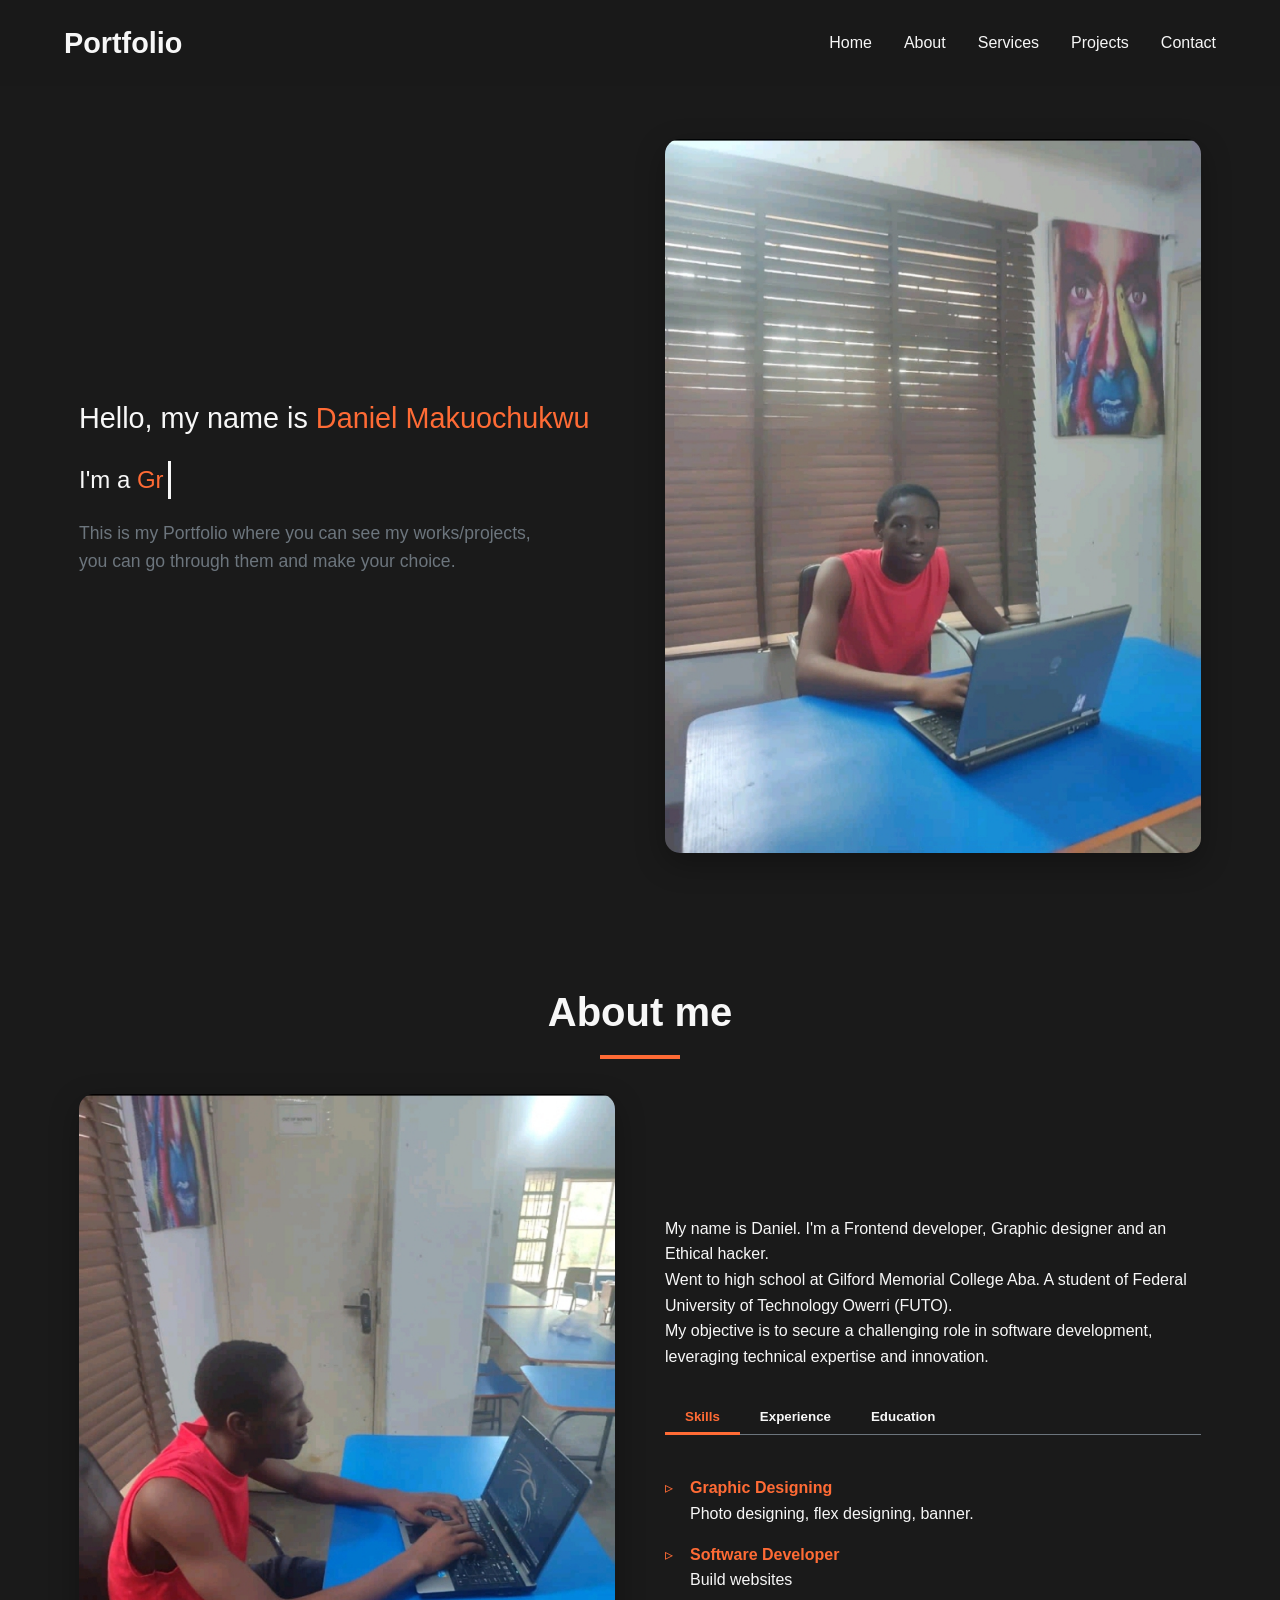
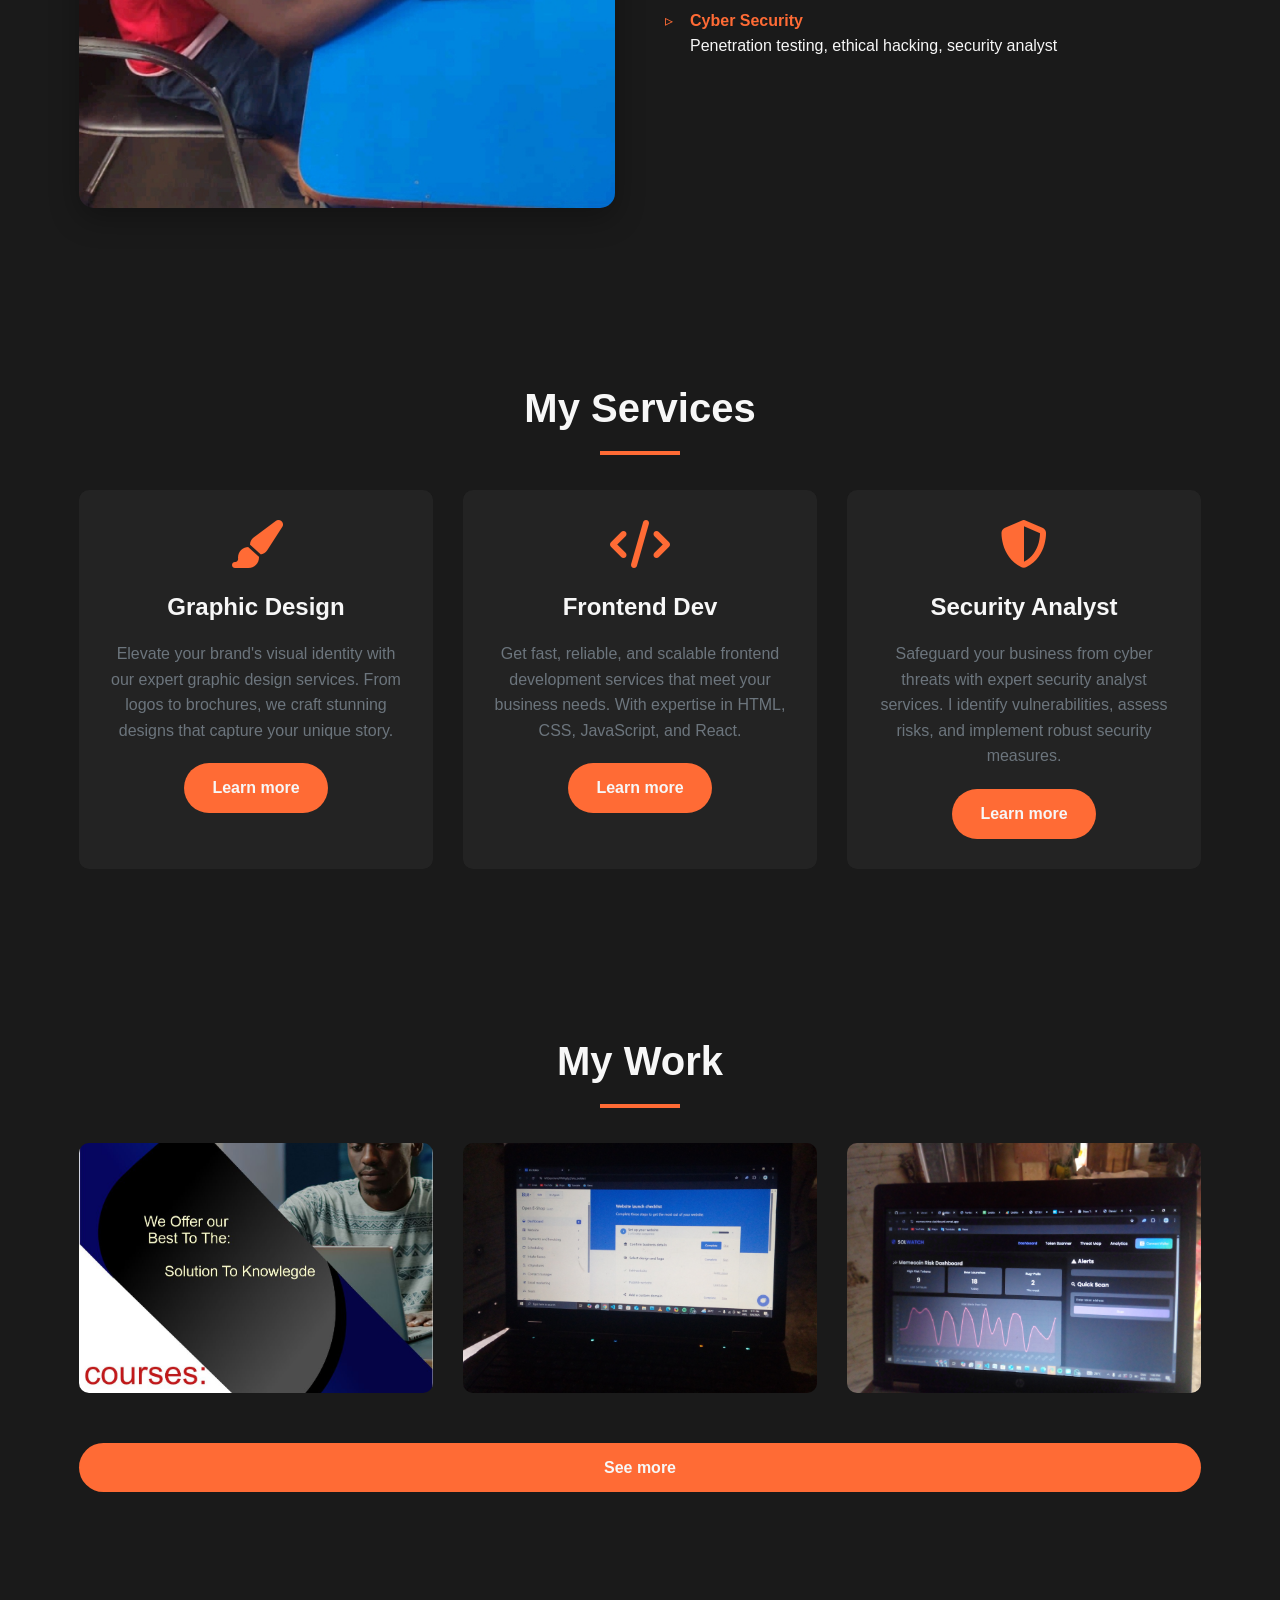
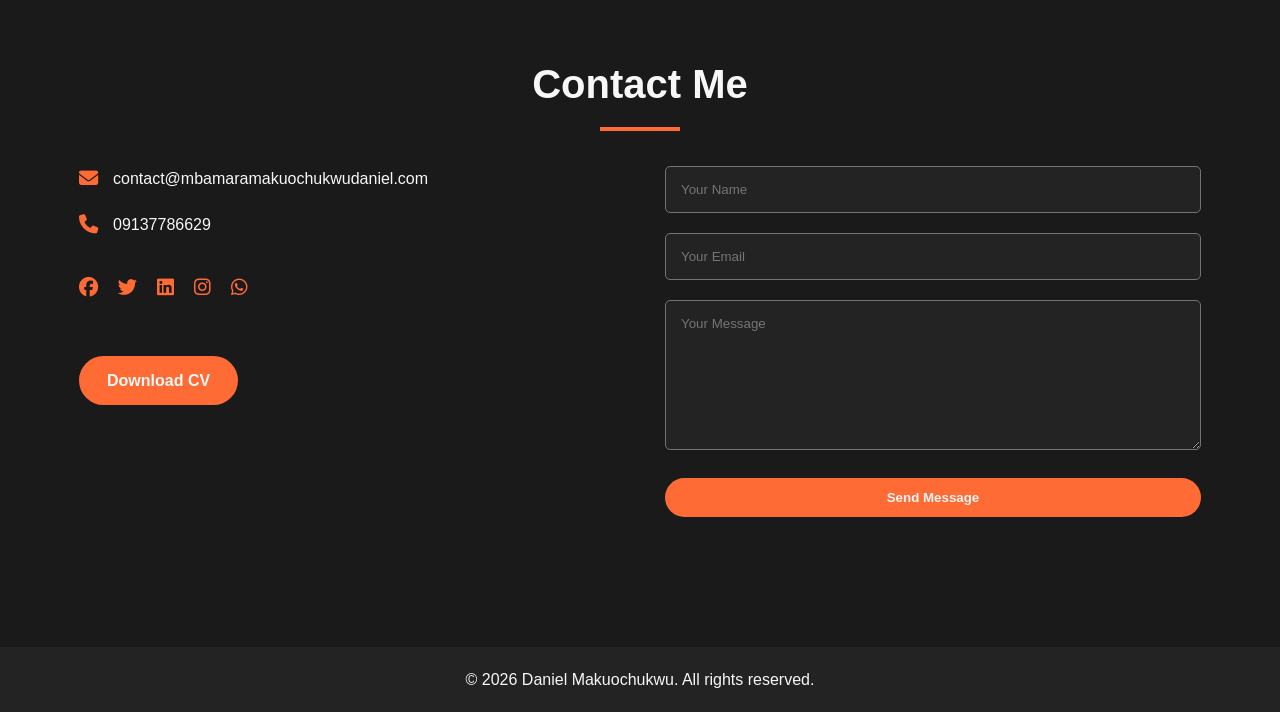
==== commit af9bc3d0: "Update index.html" ====
--- a/index.html
+++ b/index.html
@@ -152,10 +152,11 @@
           <p><i class="fas fa-envelope"></i>contact@mbamaramakuochukwudaniel.com</p>
           <p><i class="fas fa-phone"></i>09137786629</p>
           <div class="social-links">
-            <a href="#"><i class="fab fa-facebook"></i></a>
-            <a href="#"><i class="fab fa-twitter"></i></a>
-            <a href="#"><i class="fab fa-linkedin"></i></a>
-            <a href="#"><i class="fab fa-instagram"></i></a>
+            <a href="https://www.facebook.com/share/1FZ4aUoVLt/"><i class="fab fa-facebook"></i></a>
+            <a href="https://x.com/MbamaraDan32593?t=gsMBAwOYD_NY7xUb8Nx-ow&s=09"><i class="fab fa-twitter"></i></a>
+            <a href="https://www.linkedin.com/in/mbamara-daniel-makuochukwu-167008332?utm_source=share&utm_campaign=share_via&utm_content=profile&utm_medium=android_app"><i class="fab fa-linkedin"></i></a>
+            <a href="https://www.instagram.com/hack_defence?igsh=bzBxM2tvaTFnaTV3"><i class="fab fa-instagram"></i></a>
+            <a href="https://wa.me/qr/PXNEZFAC2DSBD1"><i class="fab fa-whatsapp"></i></a>
           </div>
           <a href="images/Mbamara_Daniel_CV_with_Portfolio (1).pdf" class="btn download-btn">Download CV</a>
         </div>
@@ -175,4 +176,5 @@
 
   <script src="script.js"></script>
 </body>
-</html>+
+</html>
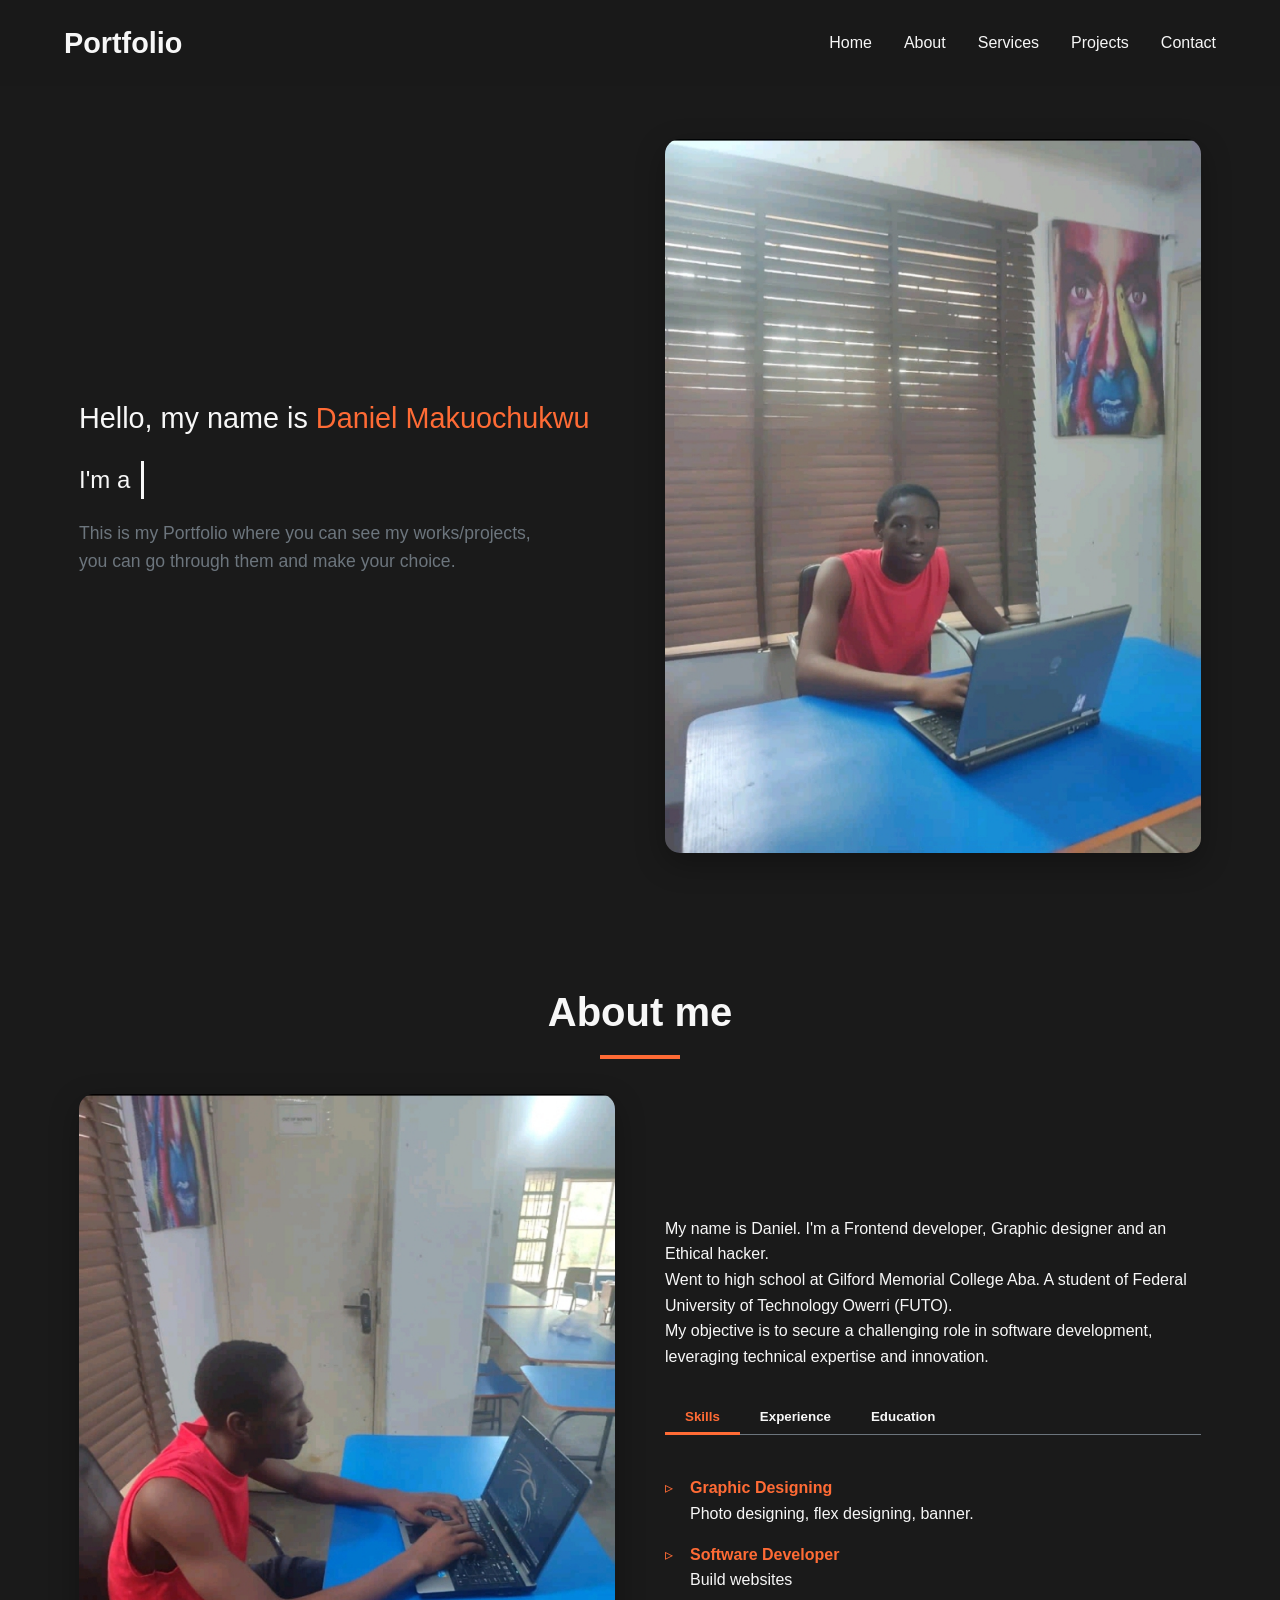
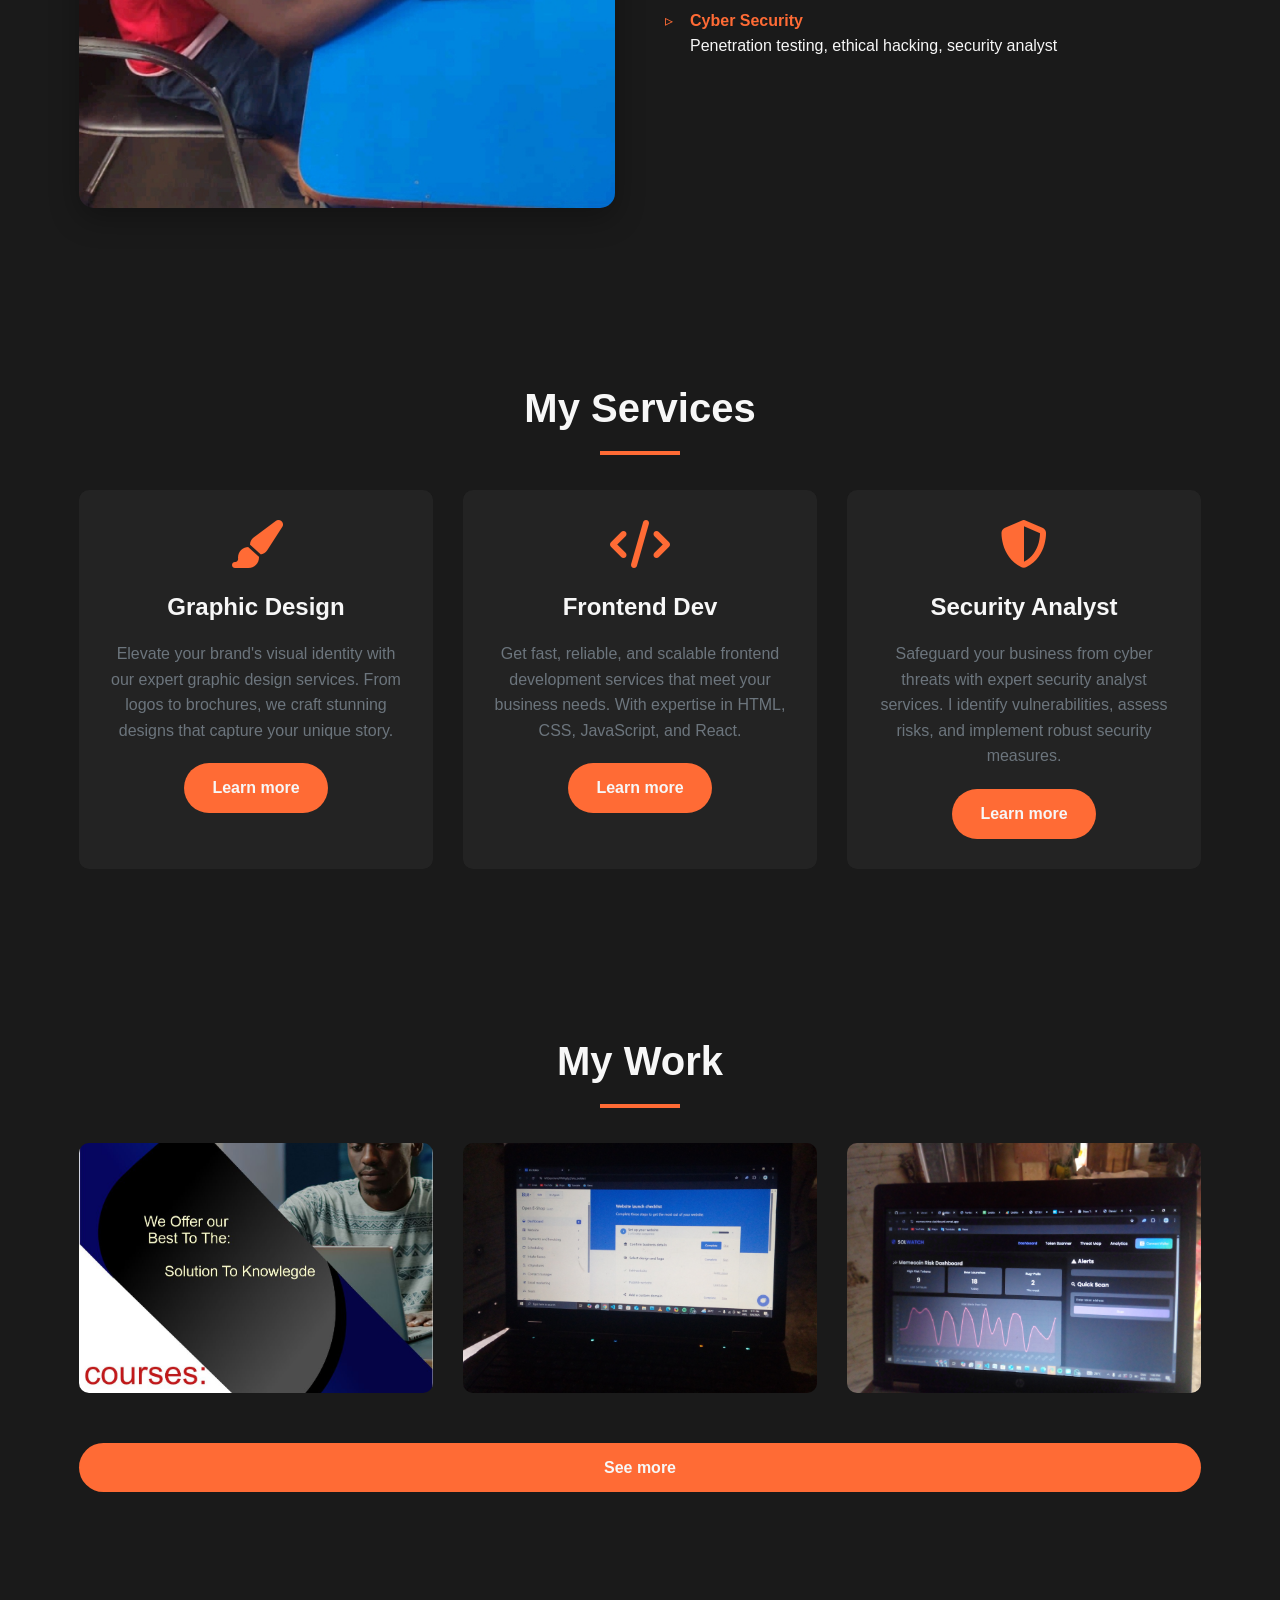
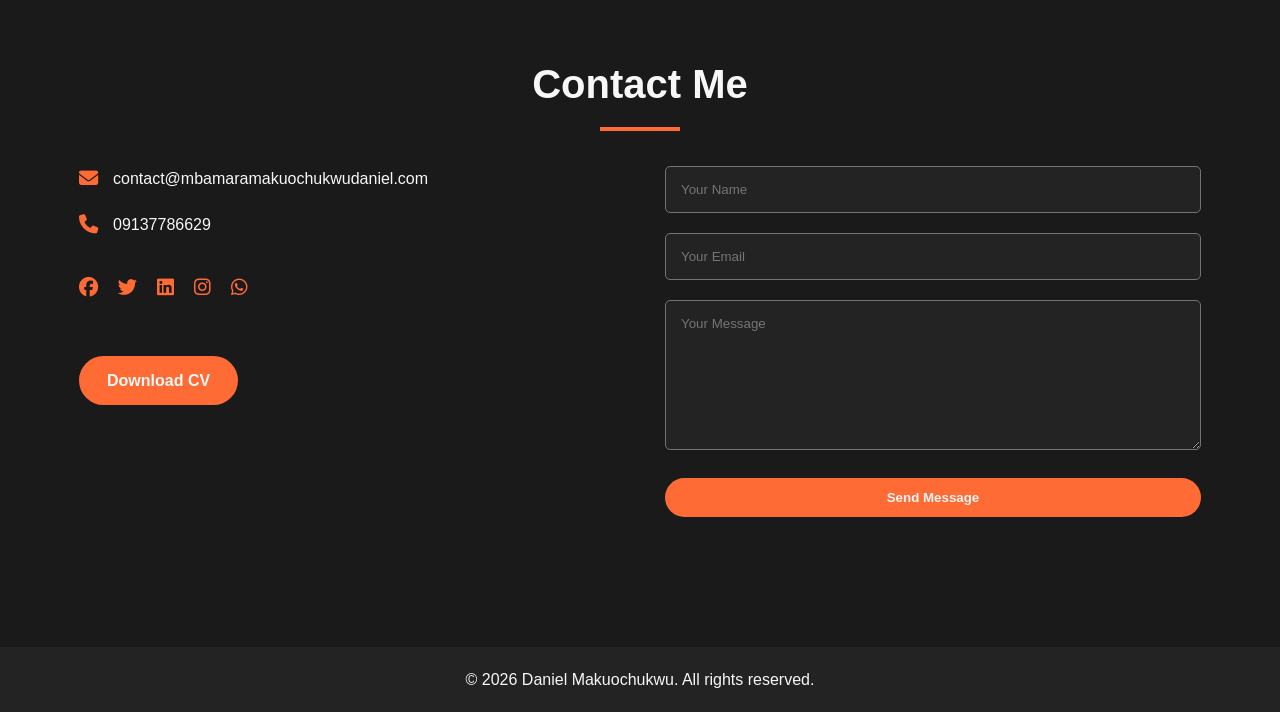
==== commit 76378f23: "Update index.html" ====
--- a/index.html
+++ b/index.html
@@ -127,7 +127,7 @@
           <div class="portfolio-overlay">
             <h3>E-commerce Site</h3>
             <p>Online store with secure payment integration.</p>
-            <a href="#"><i class="fas fa-external-link-alt"></i></a>
+            <a href="https://b12.io/client/FRWIg6g2/site_builder/"><i class="fas fa-external-link-alt"></i></a>
           </div>
         </div>
         <div class="portfolio-item">
@@ -135,7 +135,7 @@
           <div class="portfolio-overlay">
             <h3>Security Dashboard</h3>
             <p>Analytics dashboard for network security monitoring.</p>
-            <a href="#"><i class="fas fa-external-link-alt"></i></a>
+            <a href="https://memescrime-dashboard.vercel.app/"><i class="fas fa-external-link-alt"></i></a>
           </div>
         </div>
       </div>
@@ -178,3 +178,4 @@
 </body>
 
 </html>
+
